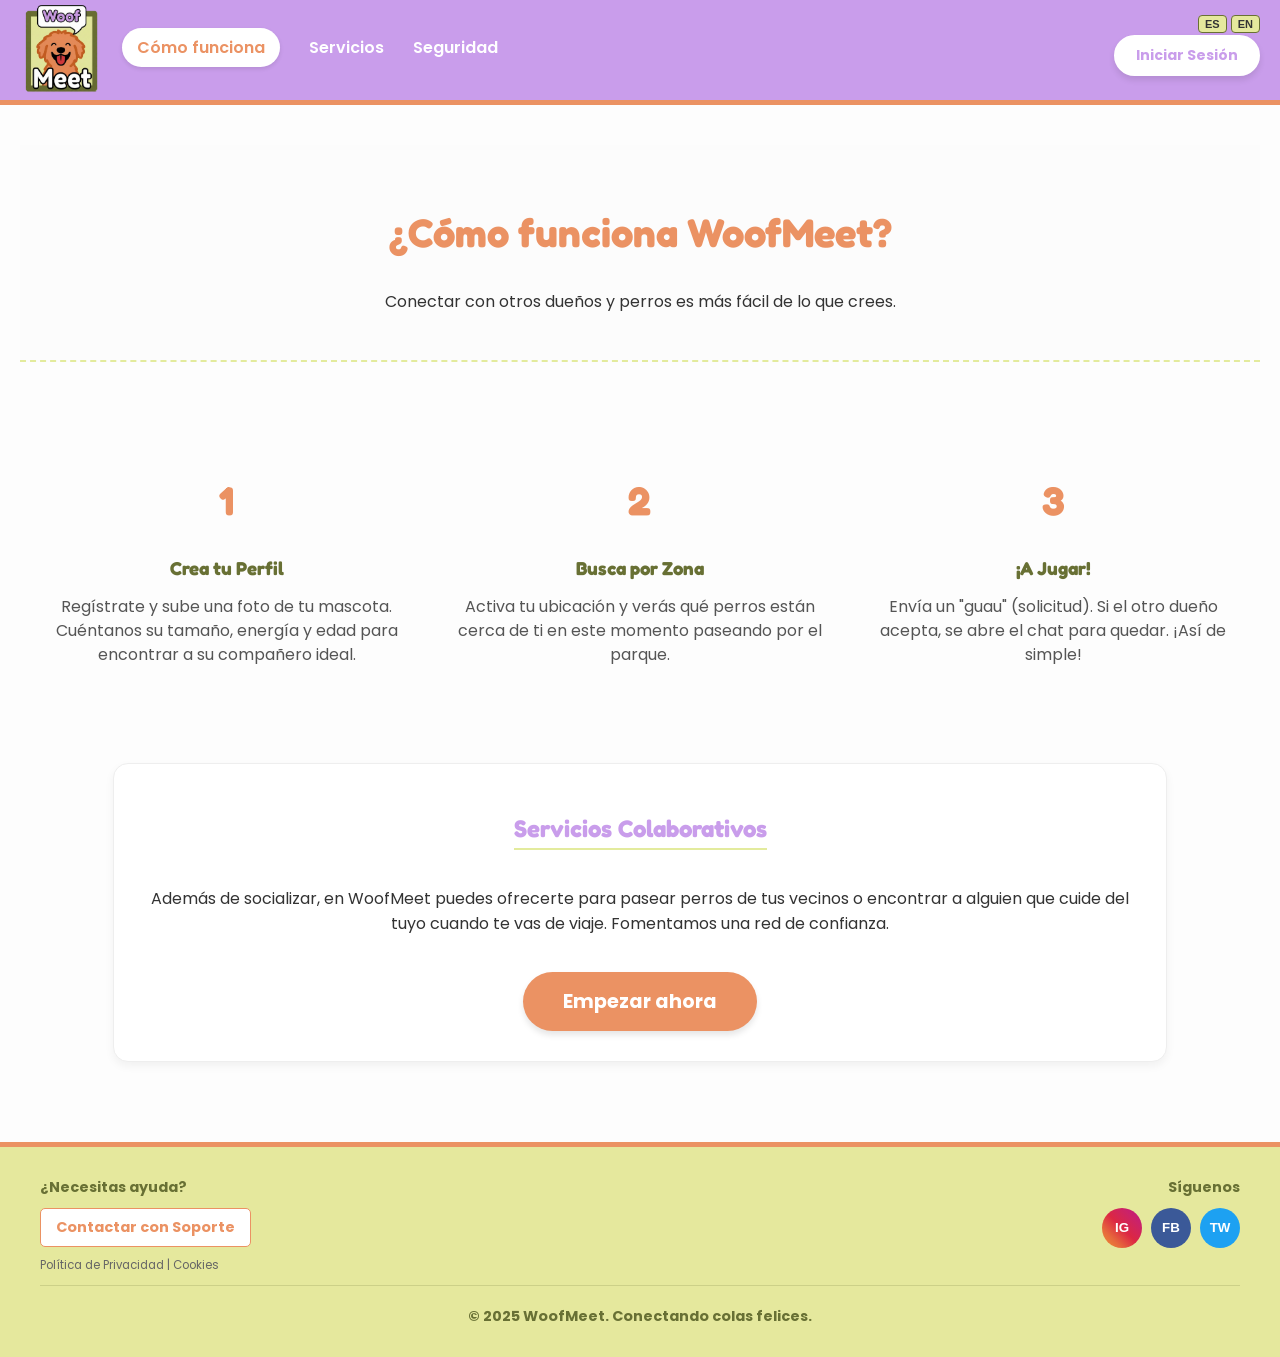
==== como-funciona.html @ 3c6c208f "Primer commit del proyecto" ====
<!DOCTYPE html>
<html lang="es">

<head>
    <meta charset="UTF-8">
    <meta name="viewport" content="width=device-width, initial-scale=1.0">
    <title>WoofMeet - Cómo funciona</title>
    <link rel="stylesheet" href="estilos.css">
    <link href="https://fonts.googleapis.com/css2?family=Fredoka+One&family=Poppins:wght@300;400;600&display=swap"
        rel="stylesheet">
</head>

<body>

    <header class="clearfix">
        <div class="logo">
            <a href="index.html"><img src="img/logo.png" alt="Logo WoofMeet"></a>
        </div>
        <nav>
            <ul>
                <li><a href="como-funciona.html" class="activo">Cómo funciona</a></li>
                <li><a href="servicios.html">Servicios</a></li>
                <li><a href="seguridad.html">Seguridad</a></li>
            </ul>
        </nav>
        <div class="header-right">
            <div class="idiomas">
                <button>ES</button>
                <button>EN</button>
            </div>

            <a href="login.html" class="btn-login-header">Iniciar Sesión</a>
        </div>
    </header>

    <main>
        <section class="page-header">
            <h1>¿Cómo funciona WoofMeet?</h1>
            <p>Conectar con otros dueños y perros es más fácil de lo que crees.</p>
        </section>

        <section class="info-seccion clearfix">
            <div class="columna">
                <h2 style="font-size: 40px; color:#EB9263;">1</h2>
                <h3>Crea tu Perfil</h3>
                <p>Regístrate y sube una foto de tu mascota. Cuéntanos su tamaño, energía y edad para encontrar a su
                    compañero ideal.</p>
            </div>
            <div class="columna">
                <h2 style="font-size: 40px; color:#EB9263;">2</h2>
                <h3>Busca por Zona</h3>
                <p>Activa tu ubicación y verás qué perros están cerca de ti en este momento paseando por el parque.</p>
            </div>
            <div class="columna">
                <h2 style="font-size: 40px; color:#EB9263;">3</h2>
                <h3>¡A Jugar!</h3>
                <p>Envía un "guau" (solicitud). Si el otro dueño acepta, se abre el chat para quedar. ¡Así de simple!
                </p>
            </div>
        </section>

        <div class="contenido-texto" style="text-align: center; margin-top: 20px;">
            <h2>Servicios Colaborativos</h2>
            <p>Además de socializar, en WoofMeet puedes ofrecerte para pasear perros de tus vecinos o encontrar a
                alguien que cuide del tuyo cuando te vas de viaje. Fomentamos una red de confianza.</p>
            <a href="index.html" class="btn-grande">Empezar ahora</a>
        </div>
    </main>

    <footer class="clearfix">
        
        <div class="footer-left">
            <h4>¿Necesitas ayuda?</h4>
            <a href="contacto.html" class="enlace-contacto">Contactar con Soporte</a>
            <p class="legales">Política de Privacidad | Cookies</p>
        </div>

        <div class="footer-right">
            <h4>Síguenos</h4>
            <div class="social-icons">
                <button class="social-btn instagram">IG</button>
                <button class="social-btn facebook">FB</button>
                <button class="social-btn twitter">TW</button>
            </div>
        </div>
        
        <div class="copyright">
            &copy; 2025 WoofMeet. Conectando colas felices.
        </div>
    </footer>
</body>

</html>
---- estilos.css ----
/* =========================================
   1. ESTILOS GENERALES Y RESET
   ========================================= */
body {
    margin: 0;
    padding: 0;
    font-family: 'Poppins', sans-serif;
    background-color: #fdfdfd;
    color: #333;
    box-sizing: border-box;
}

h1, h2, h3 {
    font-family: 'Fredoka One', cursive;
}

/* CLASE AUXILIAR "CLEARFIX" */
.clearfix::after {
    content: "";
    display: table;
    clear: both;
}

/* =========================================
   2. HEADER / ENCABEZADO
   ========================================= */
header {
    background-color: #c99deb;
    padding: 0 20px;
    border-bottom: 5px solid #eb9263;
    height: auto;
}

/* Logo */
.logo {
    float: left;
    width: auto;
    height: 90px;
    background-color: transparent;
    border: none;
    margin-right: 20px;
    margin-top: 5px;
    margin-bottom: 5px;
}

.logo img {
    width: auto;
    height: 100%;
    object-fit: contain;
}

/* Menú de navegación */
nav {
    float: left;
    margin-top: 35px;
}

nav ul {
    margin: 0;
    padding: 0;
    list-style: none;
}

nav li {
    display: inline-block;
    margin-right: 25px;
}

nav li a {
    text-decoration: none;
    font-size: 16px;
    font-weight: 600;
    color: #fff;
    transition: color 0.3s;
}

nav li a:hover {
    color: #687034; /* Verde oscuro al pasar el ratón */
    text-decoration: underline;
}

nav li a.activo {
    color: #EB9263; /* Color diferente para la página activa */
    background-color: #ffffff;
    padding: 8px 15px;
    border-radius: 20px;
    box-shadow: 0 2px 4px rgba(0, 0, 0, 0.1);
}

/* Zona derecha del Header */
.header-right {
    float: right;
    text-align: right;
    width: 320px;
    height: 90px;
    position: relative;
}

.idiomas {
    position: absolute;
    top: 10px;
    right: 0;
}

.idiomas button {
    background-color: #e5e89d;
    border: 1px solid #687034;
    color: #333;
    padding: 2px 6px;
    cursor: pointer;
    font-size: 11px;
    border-radius: 4px;
    font-weight: bold;
}

/* =========================================
   3. ESTILOS DE BOTONES (UNIFICADOS)
   ========================================= */

/* Estilos comunes para TODOS los botones grandes/redondos */
.btn-login-header,
.btn-header-verde,
.btn-grande {
    display: inline-block;
    font-weight: bold;
    text-decoration: none;
    border-radius: 50px;      /* Bordes muy redondeados */
    cursor: pointer;
    box-shadow: 0 4px 6px rgba(0, 0, 0, 0.1);
    transition: all 0.3s;     /* Animación suave */
    text-align: center;
}

/* VARIANTE 1: Botón del Header (Login) */
.btn-login-header {
    background-color: #ffffff;
    color: #C99DEB;
    border: 2px solid #ffffff;
    padding: 8px 20px;
    font-size: 14px;
    margin-top: 35px;
}

.btn-login-header:hover {
    background-color: #EB9263;
    border-color: #EB9263;
    color: white;
}

/* VARIANTE 2: Botón del Header (Verde - Registro/Perfil) */
.btn-header-verde {
    background-color: #ffffff;
    color: #687034;
    border: 2px solid #687034;
    padding: 8px 20px;
    font-size: 14px;
    margin-top: 35px;
}

.btn-header-verde:hover {
    background-color: #687034;
    color: white;
}

/* VARIANTE 3: Botón Grande (CTA Principal) */
.btn-grande {
    background-color: #EB9263;
    color: white;
    font-size: 1.2em;
    padding: 15px 40px;
    border: none;
    margin-top: 20px;
}

.btn-grande:hover {
    background-color: #C99DEB;
    transform: scale(1.05); /* Efecto crecer */
}

/* Botones pequeños de formularios */
.login-form button {
    background-color: #eb9263;
    color: white;
    border: none;
    padding: 6px 12px;
    border-radius: 4px; /* Menos redondeado */
    cursor: pointer;
    font-weight: bold;
    margin-left: 5px;
    transition: background-color 0.3s;
}

.login-form button:hover {
    background-color: #687034;
}

/* =========================================
   4. ESTILOS DE CONTENIDO Y PÁGINAS
   ========================================= */

main {
    padding: 40px 20px;
    text-align: center;
}

/* Hero Sección */
.hero h1 {
    color: #C99DEB;
    font-size: 3.5em;
    margin: 0;
    text-shadow: 2px 2px 0px #fff;
}

.hero h2 {
    color: #666;
    font-weight: 300;
    margin-top: 5px;
    margin-bottom: 30px;
}

/* Imagen Central */
.imagen-central {
    margin: 40px auto;
    width: 90%;
    max-width: 900px;
    height: auto;
}

.imagen-central img {
    width: 100%;
    height: auto;
    border-radius: 20px;
    box-shadow: 0 10px 20px rgba(104, 112, 52, 0.2);
}

/* Columnas */
.info-seccion {
    margin-top: 60px;
    margin-bottom: 60px;
    text-align: left;
}

.columna {
    float: left;
    width: 33.33%;
    padding: 20px;
    box-sizing: border-box;
    text-align: center;
}

.columna h3 {
    color: #687034;
    margin-bottom: 10px;
}

.columna p {
    color: #555;
    line-height: 1.5;
}

/* Opiniones */
.opiniones {
    background-color: #f6f5ff;
    padding: 40px;
    border-radius: 20px;
    margin: 0 auto;
    width: 80%;
    border: 1px solid #e0e0e0;
}

.opiniones h3 {
    color: #C99DEB;
    margin-top: 0;
}

.contenedor-opiniones {
    text-align: center;
}

.opinion {
    display: inline-block;
    width: 250px;
    background-color: white;
    padding: 20px;
    border-radius: 10px;
    margin: 10px;
    box-shadow: 0 2px 5px rgba(0, 0, 0, 0.05);
    vertical-align: top;
    text-align: left;
}

.opinion span {
    display: block;
    margin-top: 10px;
    color: #999;
    font-style: italic;
    font-size: 0.9em;
    text-align: right;
}

/* Encabezados páginas internas */
.page-header {
    background-color: #fcfcfc;
    padding: 30px 20px;
    text-align: center;
    border-bottom: 2px dashed #e3eb9d;
    margin-bottom: 40px;
}

.page-header h1 {
    color: #EB9263;
    font-size: 2.5em;
}

.contenido-texto {
    width: 80%;
    margin: 0 auto;
    background: #fff;
    padding: 30px;
    border-radius: 15px;
    box-shadow: 0 4px 10px rgba(0, 0, 0, 0.05);
    border: 1px solid #eee;
}

.contenido-texto h2 {
    color: #C99DEB;
    border-bottom: 2px solid #e3eb9d;
    display: inline-block;
    padding-bottom: 5px;
}

/* Formularios */
.formulario-contacto {
    max-width: 600px;
    margin: 0 auto;
    text-align: left;
}

.campo-form {
    margin-bottom: 20px;
}

.campo-form label {
    display: block;
    font-weight: bold;
    color: #687034;
    margin-bottom: 8px;
}

.campo-form input,
.campo-form textarea {
    width: 100%;
    padding: 12px;
    border: 2px solid #C99DEB;
    border-radius: 8px;
    font-family: 'Poppins', sans-serif;
    box-sizing: border-box;
    resize: vertical;
}

.campo-form input:focus,
.campo-form textarea:focus {
    outline: none;
    border-color: #EB9263;
    background-color: #fffdf9;
}

/* Perfil */
.perfil-switcher {
    background-color: #fcfcfc;
    border-bottom: 1px solid #ddd;
    padding: 20px;
    text-align: center;
}

.switcher-container { display: inline-block; }

.switcher-label {
    float: left;
    margin-right: 20px;
    margin-top: 15px;
    font-weight: bold;
    color: #666;
}

.perfil-avatar {
    float: left;
    margin-right: 20px;
    cursor: pointer;
    text-align: center;
    opacity: 0.6;
    transition: opacity 0.3s;
}

.perfil-avatar:hover { opacity: 1; }

.activo-avatar {
    opacity: 1;
    font-weight: bold;
    color: #EB9263;
}

.circulo-avatar {
    width: 50px;
    height: 50px;
    border-radius: 50%;
    background-color: #eee;
    line-height: 50px;
    font-size: 24px;
    margin: 0 auto 5px auto;
    border: 2px solid transparent;
}

.humano { background-color: #C99DEB; color: white; }
.perro { background-color: #e3eb9d; color: #687034; }
.mas { background-color: white; border: 2px dashed #ccc; color: #ccc; }

.activo-avatar .circulo-avatar {
    border-color: #EB9263;
    transform: scale(1.1);
}

/* =========================================
   5. FOOTER
   ========================================= */
footer {
    clear: both;
    background-color: #e5e89d;
    padding: 30px 40px;
    border-top: 5px solid #eb9263;
    margin-top: 40px;
    font-size: 0.9em;
}

footer h4 {
    margin: 0 0 10px 0;
    color: #687034;
}

.footer-left {
    float: left;
    text-align: left;
    width: 45%;
}

.enlace-contacto {
    display: inline-block;
    background-color: #fff;
    color: #eb9263;
    padding: 8px 15px;
    border-radius: 5px;
    text-decoration: none;
    font-weight: bold;
    border: 1px solid #eb9263;
    transition: all 0.3s;
}

.enlace-contacto:hover {
    background-color: #eb9263;
    color: white;
}

.legales {
    font-size: 0.8em;
    color: #666;
    margin-top: 10px;
}

.footer-right {
    float: right;
    text-align: right;
    width: 45%;
}

.social-btn {
    width: 40px;
    height: 40px;
    border-radius: 50%;
    border: none;
    color: white;
    font-weight: bold;
    cursor: pointer;
    margin-left: 5px;
    transition: transform 0.2s;
}

.social-btn:hover {
    transform: scale(1.1);
}

.instagram { background: linear-gradient(45deg, #f09433, #e6683c, #dc2743, #cc2366, #bc1888); }
.facebook { background-color: #3b5998; }
.twitter { background-color: #1da1f2; }

.copyright {
    clear: both;
    padding-top: 20px;
    margin-top: 20px;
    border-top: 1px solid rgba(104, 112, 52, 0.2);
    text-align: center;
    color: #687034;
    font-weight: bold;
}

/* =========================================
   6. RESPONSIVE (Móvil) DESDE 768px
   ========================================= */
@media (max-width: 768px) {
    /* Las columnas dejan de flotar y ocupan el 100% */
    .columna {
        float: none;
        width: 100%;
        margin-bottom: 20px;
    }

    /* El header se apila */
    .logo,
    nav,
    .header-right {
        float: none;
        width: 100%;
        text-align: center;
        margin: 10px 0;
        height: auto; /* Altura automática en móvil */
    }

    nav li {
        display: block; /* Menú vertical en móvil */
        margin: 10px 0;
    }

    /* Footer apilado */
    .footer-left,
    .footer-right {
        float: none;
        width: 100%;
        text-align: center;
        margin-bottom: 20px;
    }

    /* Botones ajustados */
    .btn-login-header,
    .btn-header-verde {
        margin-top: 10px; /* Menos margen en móvil */
    }
    
    .idiomas {
        position: relative; /* Ya no absoluto en móvil */
        top: 0;
        margin-bottom: 10px;
    }
}
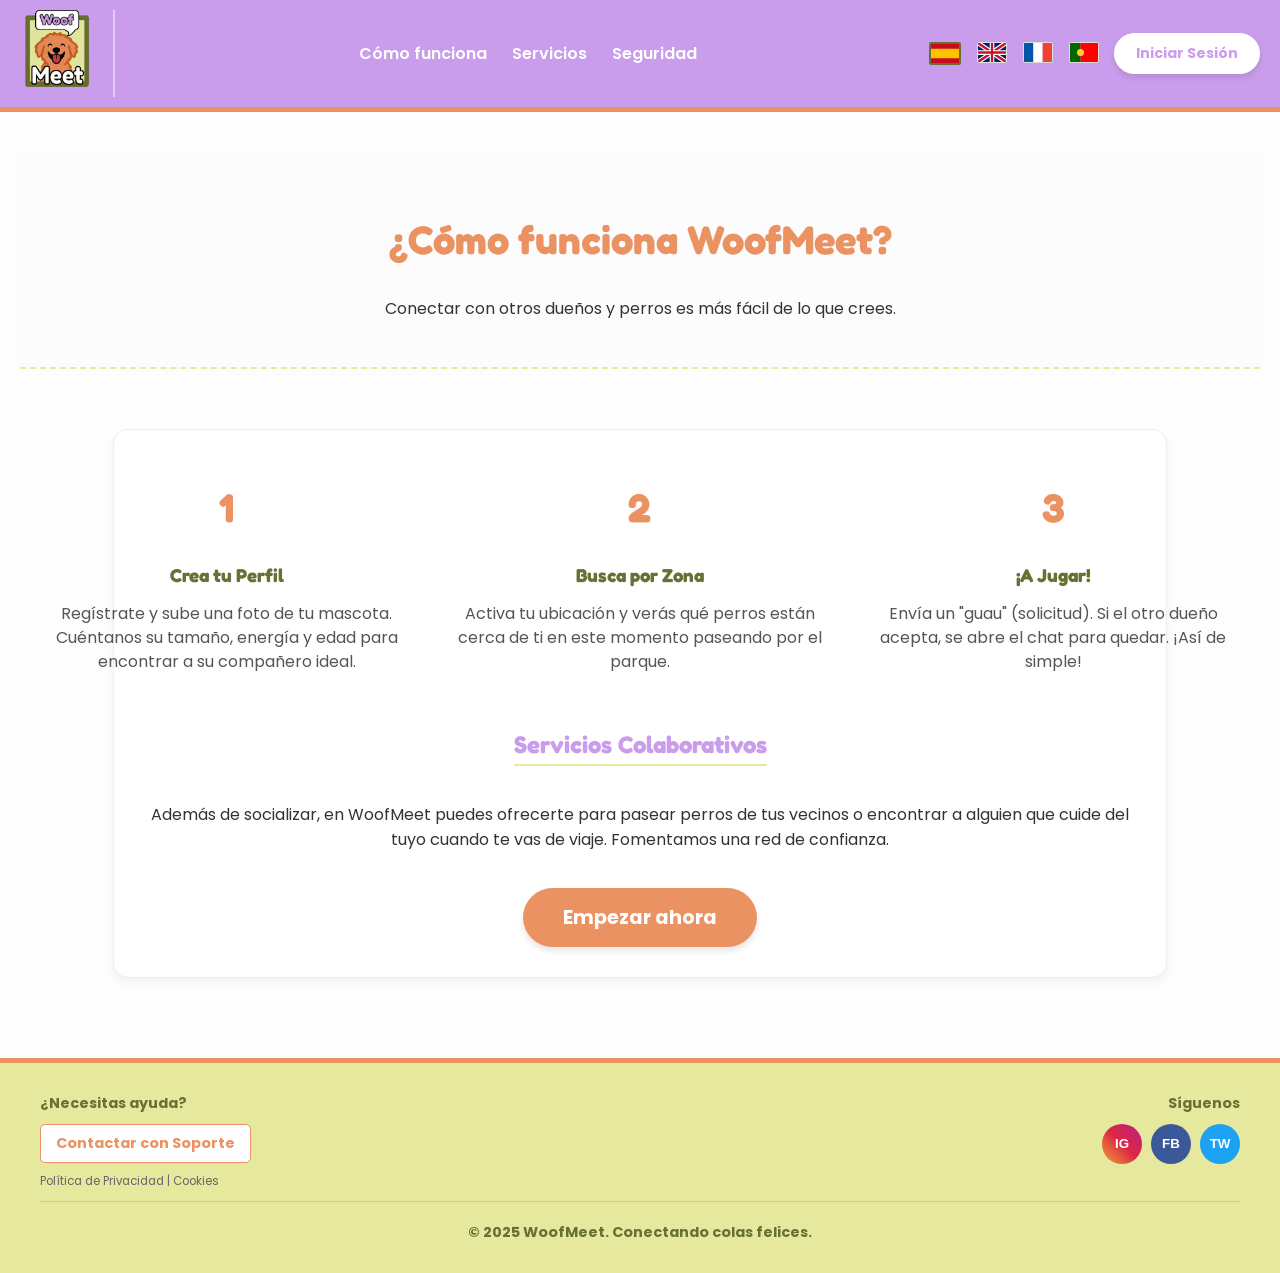
==== commit 04073041: "header actualizado" ====
--- a/como-funciona.html
+++ b/como-funciona.html
@@ -12,24 +12,37 @@
 
 <body>
 
-    <header class="clearfix">
-        <div class="logo">
-            <a href="index.html"><img src="img/logo.png" alt="Logo WoofMeet"></a>
+    <header class="cabecera-principal">
+        <div class="contenedor-logo">
+            <a href="index.html" aria-label="Volver al inicio de WoofMeet">
+                <img src="img/logo.png" alt="Logotipo de WoofMeet: silueta de perro y texto">
+            </a>
         </div>
-        <nav>
-            <ul>
-                <li><a href="como-funciona.html" class="activo">Cómo funciona</a></li>
-                <li><a href="servicios.html">Servicios</a></li>
-                <li><a href="seguridad.html">Seguridad</a></li>
+
+        <nav class="menu-navegacion">
+            <ul role="menubar">
+                <li><a href="como-funciona.html" role="menuitem">Cómo funciona</a></li>
+                <li><a href="servicios.html" role="menuitem">Servicios</a></li>
+                <li><a href="seguridad.html" role="menuitem">Seguridad</a></li>
             </ul>
         </nav>
-        <div class="header-right">
-            <div class="idiomas">
-                <button>ES</button>
-                <button>EN</button>
+
+        <div class="zona-derecha">
+            <div class="contenedor-idiomas" role="group" aria-label="Seleccionar idioma">
+                <a href="#" class="enlace-idioma activo" aria-label="Cambiar idioma a Español" title="Español">
+                    <img src="./img/banderas/es.svg" alt="Bandera de España" class="icono-bandera">
+                </a>
+                <a href="#" class="enlace-idioma" aria-label="Cambiar idioma a Inglés" title="Inglés">
+                    <img src="./img/banderas/en.svg" alt="Bandera de Reino Unido" class="icono-bandera">
+                </a>
+                <a href="#" class="enlace-idioma" aria-label="Cambiar idioma a Francés" title="Francés">
+                    <img src="./img/banderas/fr.svg" alt="Bandera de Francia" class="icono-bandera">
+                </a>
+                <a href="#" class="enlace-idioma" aria-label="Cambiar idioma a Portugués" title="Portugués">
+                    <img src="./img/banderas/pt.svg" alt="Bandera de Portugal" class="icono-bandera">
+                </a>
             </div>
-
-            <a href="login.html" class="btn-login-header">Iniciar Sesión</a>
+            <a href="login.html" class="boton-acceso" aria-label="Acceder al área de usuario">Iniciar Sesión</a>
         </div>
     </header>
 
--- a/estilos.css
+++ b/estilos.css
@@ -14,103 +14,128 @@
     font-family: 'Fredoka One', cursive;
 }
 
-/* CLASE AUXILIAR "CLEARFIX" */
-.clearfix::after {
-    content: "";
-    display: table;
-    clear: both;
-}
-
 /* =========================================
    2. HEADER / ENCABEZADO
    ========================================= */
-header {
+/* =========================================
+   2. CABECERA (ESTRUCTURA FLEXBOX + TU DISEÑO)
+   ========================================= */
+.cabecera-principal {
     background-color: #c99deb;
-    padding: 0 20px;
+    padding: 10px 20px;
     border-bottom: 5px solid #eb9263;
-    height: auto;
+    display: flex;
+    justify-content: space-between;
+    align-items: center;
+    flex-wrap: wrap;
+}
+
+/* Espacio entre el logo y el menú */
+.contenedor-logo {
+    display: flex;
+    align-items: center;
+    border-right: 2px solid rgba(255, 255, 255, 0.5); 
+    padding-right: 20px;
+    margin-right: 20px;  
 }
 
 /* Logo */
-.logo {
-    float: left;
+.contenedor-logo img {
+    height: 80px;
     width: auto;
-    height: 90px;
-    background-color: transparent;
-    border: none;
-    margin-right: 20px;
-    margin-top: 5px;
-    margin-bottom: 5px;
-}
-
-.logo img {
-    width: auto;
-    height: 100%;
     object-fit: contain;
 }
 
 /* Menú de navegación */
-nav {
-    float: left;
-    margin-top: 35px;
-}
-
-nav ul {
+.menu-navegacion ul {
     margin: 0;
     padding: 0;
     list-style: none;
-}
-
-nav li {
-    display: inline-block;
-    margin-right: 25px;
-}
-
-nav li a {
+    display: flex;
+    gap: 25px;
+}
+
+.menu-navegacion a {
     text-decoration: none;
     font-size: 16px;
     font-weight: 600;
     color: #fff;
-    transition: color 0.3s;
-}
-
-nav li a:hover {
-    color: #687034; /* Verde oscuro al pasar el ratón */
+    transition: all 0.3s;
+}
+
+.menu-navegacion a:hover {
+    color: #687034;
     text-decoration: underline;
 }
 
-nav li a.activo {
-    color: #EB9263; /* Color diferente para la página activa */
+.menu-navegacion a.activo {
+    color: #EB9263;
     background-color: #ffffff;
     padding: 8px 15px;
     border-radius: 20px;
     box-shadow: 0 2px 4px rgba(0, 0, 0, 0.1);
 }
 
-/* Zona derecha del Header */
-.header-right {
-    float: right;
-    text-align: right;
-    width: 320px;
-    height: 90px;
-    position: relative;
-}
-
-.idiomas {
-    position: absolute;
-    top: 10px;
-    right: 0;
-}
-
-.idiomas button {
-    background-color: #e5e89d;
-    border: 1px solid #687034;
-    color: #333;
-    padding: 2px 6px;
+/* Zona derecha: Banderas + Botón login*/
+.zona-derecha {
+    display: flex;
+    flex-direction: row;
+    align-items: center;
+    gap: 15px;
+}
+
+/* Idiomas */
+.contenedor-idiomas {
+    display: flex;
+    gap: 8px;
+}
+
+.enlace-idioma {
+    display: inline-block;
+    margin-left: 8px;
+    vertical-align: middle;
+    text-decoration: none;
+}
+
+.icono-bandera {
+    width: 28px;
+    height: auto;
+    border-radius: 2px;
+    border: 1px solid #ddd;
+    display: block;
+    transition: transform 0.2s ease;
+}
+
+/* Efectos visuales con pseudoclases */
+.enlace-idioma:hover .icono-bandera {
+    transform: scale(1.15);
+    border-color: #eb9263;
+}
+
+.enlace-idioma.activo .icono-bandera {
+    border: 2px solid #687034;
+}
+
+/* Botones de Acceso (Login) */
+.boton-acceso {
+    display: inline-block;
+    background-color: #ffffff;
+    color: #C99DEB;
+    border: 2px solid #ffffff;
+    padding: 8px 20px;
+    font-size: 14px;
+    font-weight: bold;
+    text-decoration: none;
+    border-radius: 50px;
     cursor: pointer;
-    font-size: 11px;
-    border-radius: 4px;
-    font-weight: bold;
+    box-shadow: 0 4px 6px rgba(0, 0, 0, 0.1);
+    transition: all 0.3s;
+}
+
+.boton-acceso:hover {
+    background-color: #EB9263;
+    border-color: #EB9263;
+    color: white;
 }
 
 /* =========================================
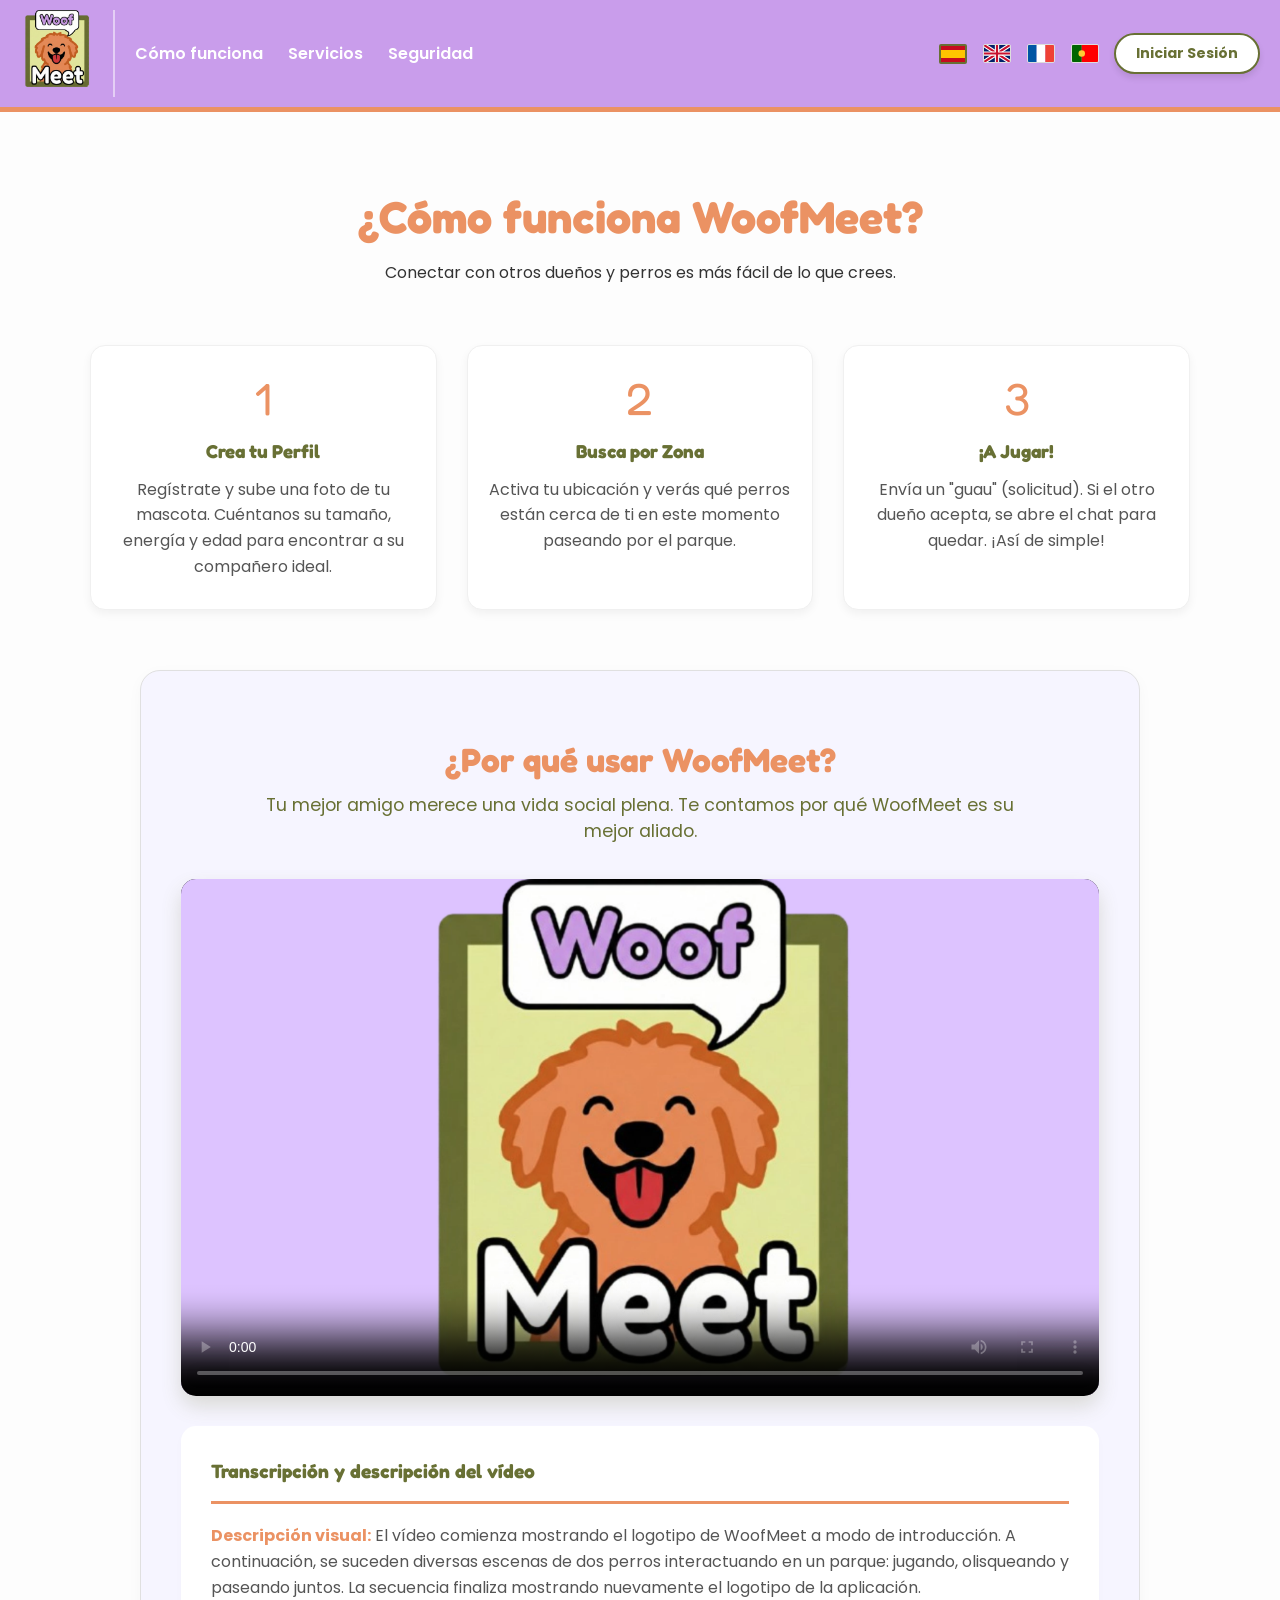
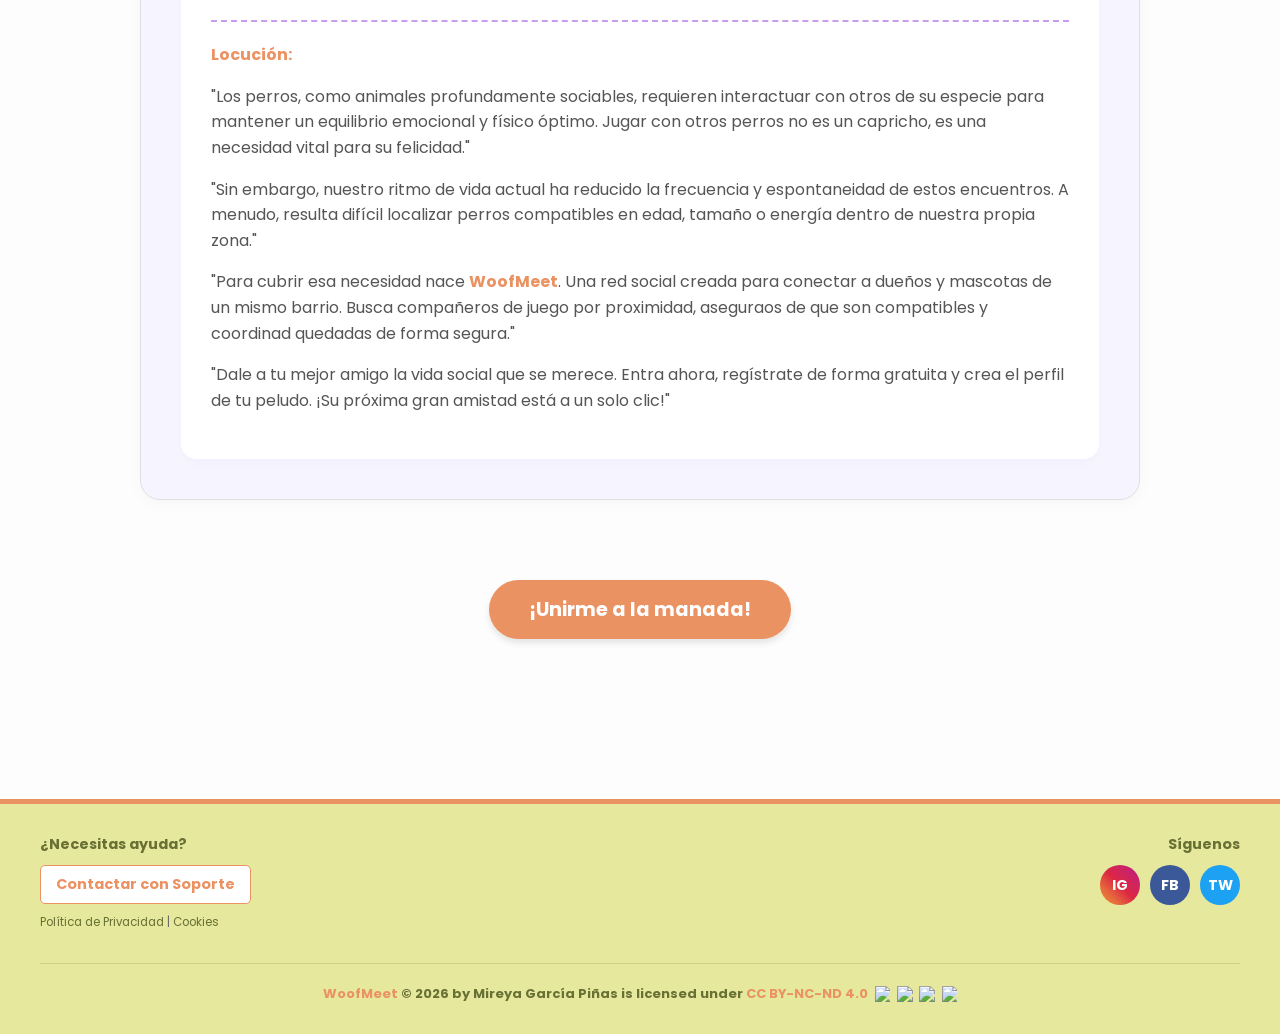
==== commit 1f416113: "Añadido vídeo optimizado, etiquetas accesibilidad, flex y grid" ====
--- a/como-funciona.html
+++ b/como-funciona.html
@@ -6,30 +6,37 @@
     <meta name="viewport" content="width=device-width, initial-scale=1.0">
     <title>WoofMeet - Cómo funciona</title>
     <link rel="stylesheet" href="estilos.css">
-    <link href="https://fonts.googleapis.com/css2?family=Fredoka+One&family=Poppins:wght@300;400;600&display=swap"
-        rel="stylesheet">
+    <link href="https://fonts.googleapis.com/css2?family=Fredoka+One&family=Poppins:wght@300;400;600&display=swap"rel="stylesheet">
 </head>
 
 <body>
 
     <header class="cabecera-principal">
-        <div class="contenedor-logo">
-            <a href="index.html" aria-label="Volver al inicio de WoofMeet">
-                <img src="img/logo.png" alt="Logotipo de WoofMeet: silueta de perro y texto">
-            </a>
-        </div>
+    <div class="contenedor-logo">
+        <a href="index.html" aria-label="Volver a la página de inicio de WoofMeet">
+            <img src="img/logo.png" alt="Logotipo de WoofMeet">
+        </a>
+    </div>
 
-        <nav class="menu-navegacion">
+    <input type="checkbox" id="menu-toggle" class="checkbox-oculto" aria-label="Abrir o cerrar menú de navegación móvil">
+    <label for="menu-toggle" class="icono-hamburguesa" aria-hidden="true">
+        <span></span>
+        <span></span>
+        <span></span>
+    </label>
+
+    <div class="contenedor-menu-derecha">
+        <nav class="menu-navegacion" aria-label="Navegación principal">
             <ul role="menubar">
-                <li><a href="como-funciona.html" role="menuitem">Cómo funciona</a></li>
-                <li><a href="servicios.html" role="menuitem">Servicios</a></li>
-                <li><a href="seguridad.html" role="menuitem">Seguridad</a></li>
+                <li role="none"><a href="como-funciona.html" role="menuitem">Cómo funciona</a></li>
+                <li role="none"><a href="servicios.html" role="menuitem">Servicios</a></li>
+                <li role="none"><a href="seguridad.html" role="menuitem">Seguridad</a></li>
             </ul>
         </nav>
 
         <div class="zona-derecha">
-            <div class="contenedor-idiomas" role="group" aria-label="Seleccionar idioma">
-                <a href="#" class="enlace-idioma activo" aria-label="Cambiar idioma a Español" title="Español">
+            <div class="contenedor-idiomas" role="group" aria-label="Selector de idiomas">
+                <a href="#" class="enlace-idioma activo" aria-label="Idioma actual: Español" title="Español">
                     <img src="./img/banderas/es.svg" alt="Bandera de España" class="icono-bandera">
                 </a>
                 <a href="#" class="enlace-idioma" aria-label="Cambiar idioma a Inglés" title="Inglés">
@@ -42,65 +49,104 @@
                     <img src="./img/banderas/pt.svg" alt="Bandera de Portugal" class="icono-bandera">
                 </a>
             </div>
-            <a href="login.html" class="boton-acceso" aria-label="Acceder al área de usuario">Iniciar Sesión</a>
+            <a href="login.html" class="btn-header-verde" aria-label="Acceder al formulario de inicio de sesión">Iniciar Sesión</a>
         </div>
-    </header>
+    </div>
+</header>
 
-    <main>
-        <section class="page-header">
-            <h1>¿Cómo funciona WoofMeet?</h1>
-            <p>Conectar con otros dueños y perros es más fácil de lo que crees.</p>
-        </section>
+    <main id="contenido-principal" aria-label="Instrucciones de uso de WoofMeet">
+    
+    <section class="page-header" aria-labelledby="titulo-como-funciona">
+        <h1 class="encabezado-seccion">¿Cómo funciona WoofMeet?</h1>
+        <p>Conectar con otros dueños y perros es más fácil de lo que crees.</p>
+    </section>
 
-        <section class="info-seccion clearfix">
-            <div class="columna">
-                <h2 style="font-size: 40px; color:#EB9263;">1</h2>
-                <h3>Crea tu Perfil</h3>
-                <p>Regístrate y sube una foto de tu mascota. Cuéntanos su tamaño, energía y edad para encontrar a su
-                    compañero ideal.</p>
+    <section class="info-seccion" aria-label="Tres pasos para empezar">
+        
+        <article class="columna" aria-labelledby="paso-1">
+            <span class="numero-paso" aria-hidden="true">1</span>
+            <h3 id="paso-1">Crea tu Perfil</h3>
+            <p>Regístrate y sube una foto de tu mascota. Cuéntanos su tamaño, energía y edad para encontrar a su compañero ideal.</p>
+        </article>
+        
+        <article class="columna" aria-labelledby="paso-2">
+            <span class="numero-paso" aria-hidden="true">2</span>
+            <h3 id="paso-2">Busca por Zona</h3>
+            <p>Activa tu ubicación y verás qué perros están cerca de ti en este momento paseando por el parque.</p>
+        </article>
+        
+        <article class="columna" aria-labelledby="paso-3">
+            <span class="numero-paso" aria-hidden="true">3</span>
+            <h3 id="paso-3">¡A Jugar!</h3>
+            <p>Envía un "guau" (solicitud). Si el otro dueño acepta, se abre el chat para quedar. ¡Así de simple!</p>
+        </article>
+
+    </section>
+
+<!-- Sección del Vídeo: Por qué usar WoofMeet -->
+        <section class="contenedor-tutorial" aria-labelledby="titulo-video">
+            <div class="encabezado-seccion">
+                <h2 id="titulo-video">¿Por qué usar WoofMeet?</h2>
+                <p>Tu mejor amigo merece una vida social plena. Te contamos por qué WoofMeet es su mejor aliado.</p>
             </div>
-            <div class="columna">
-                <h2 style="font-size: 40px; color:#EB9263;">2</h2>
-                <h3>Busca por Zona</h3>
-                <p>Activa tu ubicación y verás qué perros están cerca de ti en este momento paseando por el parque.</p>
+            
+            <div class="video-wrapper">
+                <video controls poster="img/portada-video.png" aria-describedby="transcripcion-texto">
+                    <source src="videos/informacion-woofmeet.mp4" type="video/mp4">
+                    Tu navegador no soporta la reproducción de vídeos.
+                </video>
             </div>
-            <div class="columna">
-                <h2 style="font-size: 40px; color:#EB9263;">3</h2>
-                <h3>¡A Jugar!</h3>
-                <p>Envía un "guau" (solicitud). Si el otro dueño acepta, se abre el chat para quedar. ¡Así de simple!
-                </p>
+
+            <div id="transcripcion-texto" class="transcripcion-box">
+                <h3>Transcripción y descripción del vídeo</h3>
+                <p><strong>Descripción visual:</strong> El vídeo comienza mostrando el logotipo de WoofMeet a modo de introducción. A continuación, se suceden diversas escenas de dos perros interactuando en un parque: jugando, olisqueando y paseando juntos. La secuencia finaliza mostrando nuevamente el logotipo de la aplicación.</p>
+                
+                <hr class="separador-transcripcion">
+
+                <p><strong>Locución:</strong></p>
+                <p>"Los perros, como animales profundamente sociables, requieren interactuar con otros de su especie para mantener un equilibrio emocional y físico óptimo. Jugar con otros perros no es un capricho, es una necesidad vital para su felicidad."</p>
+                <p>"Sin embargo, nuestro ritmo de vida actual ha reducido la frecuencia y espontaneidad de estos encuentros. A menudo, resulta difícil localizar perros compatibles en edad, tamaño o energía dentro de nuestra propia zona."</p>
+                <p>"Para cubrir esa necesidad nace <strong>WoofMeet</strong>. Una red social creada para conectar a dueños y mascotas de un mismo barrio. Busca compañeros de juego por proximidad, aseguraos de que son compatibles y coordinad quedadas de forma segura."</p>
+                <p>"Dale a tu mejor amigo la vida social que se merece. Entra ahora, regístrate de forma gratuita y crea el perfil de tu peludo. ¡Su próxima gran amistad está a un solo clic!"</p>
             </div>
         </section>
 
-        <div class="contenido-texto" style="text-align: center; margin-top: 20px;">
-            <h2>Servicios Colaborativos</h2>
-            <p>Además de socializar, en WoofMeet puedes ofrecerte para pasear perros de tus vecinos o encontrar a
-                alguien que cuide del tuyo cuando te vas de viaje. Fomentamos una red de confianza.</p>
-            <a href="index.html" class="btn-grande">Empezar ahora</a>
-        </div>
-    </main>
+<div class="cta-final-limpio">
+    <a href="registro.html" class="btn-grande">¡Unirme a la manada!</a>
+</div>
 
-    <footer class="clearfix">
-        
+</main>
+
+    <footer class="footer-principal" aria-label="Pie de página">
+    <div class="footer-contenido">
         <div class="footer-left">
             <h4>¿Necesitas ayuda?</h4>
-            <a href="contacto.html" class="enlace-contacto">Contactar con Soporte</a>
-            <p class="legales">Política de Privacidad | Cookies</p>
+            <a href="contacto.html" class="enlace-contacto" aria-label="Contactar con el equipo de soporte">Contactar con Soporte</a>
+            <p class="legales">
+                <a href="privacidad.html" aria-label="Leer Política de Privacidad">Política de Privacidad</a> | 
+                <a href="cookies.html" aria-label="Leer Política de Cookies">Cookies</a>
+            </p>
         </div>
 
         <div class="footer-right">
             <h4>Síguenos</h4>
-            <div class="social-icons">
-                <button class="social-btn instagram">IG</button>
-                <button class="social-btn facebook">FB</button>
-                <button class="social-btn twitter">TW</button>
+            <div class="social-icons" aria-label="Redes sociales de WoofMeet">
+                <a href="#" class="social-btn instagram" aria-label="Visitar nuestro perfil de Instagram">IG</a>
+                <a href="#" class="social-btn facebook" aria-label="Visitar nuestra página de Facebook">FB</a>
+                <a href="#" class="social-btn twitter" aria-label="Visitar nuestro perfil de Twitter">TW</a>
             </div>
         </div>
-        
-        <div class="copyright">
-            &copy; 2025 WoofMeet. Conectando colas felices.
-        </div>
-    </footer>
+    </div>
+    
+    <div class="copyright">
+        <a href="https://woofmeet.wuaze.com/" target="_blank" rel="noopener noreferrer">WoofMeet</a> © 2026 by Mireya García Piñas is licensed under
+        <a href="https://creativecommons.org/licenses/by-nc-nd/4.0/" target="_blank" rel="noopener noreferrer">CC BY-NC-ND 4.0</a>
+        <img src="https://mirrors.creativecommons.org/presskit/icons/cc.svg" alt="Creative Commons" class="icono-cc">
+        <img src="https://mirrors.creativecommons.org/presskit/icons/by.svg" alt="Atribución" class="icono-cc">
+        <img src="https://mirrors.creativecommons.org/presskit/icons/nc.svg" alt="No Comercial" class="icono-cc">
+        <img src="https://mirrors.creativecommons.org/presskit/icons/nd.svg" alt="Sin Derivadas" class="icono-cc">
+    </div>
+</footer>
 </body>
 
 </html>
--- a/estilos.css
+++ b/estilos.css
@@ -1,24 +1,29 @@
 /* =========================================
    1. ESTILOS GENERALES Y RESET
    ========================================= */
+/* Esto es VITAL para que los paddings no rompan el responsive */
+*,
+*::before,
+*::after {
+    box-sizing: border-box;
+}
+
 body {
     margin: 0;
     padding: 0;
     font-family: 'Poppins', sans-serif;
     background-color: #fdfdfd;
     color: #333;
-    box-sizing: border-box;
-}
-
-h1, h2, h3 {
+}
+
+h1,
+h2,
+h3 {
     font-family: 'Fredoka One', cursive;
 }
 
 /* =========================================
-   2. HEADER / ENCABEZADO
-   ========================================= */
-/* =========================================
-   2. CABECERA (ESTRUCTURA FLEXBOX + TU DISEÑO)
+   2. CABECERA (ESTRUCTURA Y DISEÑO ESCRITORIO)
    ========================================= */
 .cabecera-principal {
     background-color: #c99deb;
@@ -27,26 +32,38 @@
     display: flex;
     justify-content: space-between;
     align-items: center;
-    flex-wrap: wrap;
+    position: relative;
+    flex-wrap: nowrap;
+}
+
+/* Ocultar elementos de móvil en la vista de PC */
+.checkbox-oculto,
+.icono-hamburguesa {
+    display: none;
 }
 
 /* Espacio entre el logo y el menú */
 .contenedor-logo {
     display: flex;
     align-items: center;
-    border-right: 2px solid rgba(255, 255, 255, 0.5); 
+    border-right: 2px solid rgba(255, 255, 255, 0.5);
     padding-right: 20px;
-    margin-right: 20px;  
-}
-
-/* Logo */
+    margin-right: 20px;
+}
+
 .contenedor-logo img {
     height: 80px;
     width: auto;
     object-fit: contain;
 }
 
-/* Menú de navegación */
+.contenedor-menu-derecha {
+    display: flex;
+    justify-content: space-between;
+    align-items: center;
+    flex-grow: 1;
+}
+
 .menu-navegacion ul {
     margin: 0;
     padding: 0;
@@ -76,7 +93,6 @@
     box-shadow: 0 2px 4px rgba(0, 0, 0, 0.1);
 }
 
-/* Zona derecha: Banderas + Botón login*/
 .zona-derecha {
     display: flex;
     flex-direction: row;
@@ -84,7 +100,6 @@
     gap: 15px;
 }
 
-/* Idiomas */
 .contenedor-idiomas {
     display: flex;
     gap: 8px;
@@ -106,7 +121,6 @@
     transition: transform 0.2s ease;
 }
 
-/* Efectos visuales con pseudoclases */
 .enlace-idioma:hover .icono-bandera {
     transform: scale(1.15);
     border-color: #eb9263;
@@ -116,7 +130,6 @@
     border: 2px solid #687034;
 }
 
-/* Botones de Acceso (Login) */
 .boton-acceso {
     display: inline-block;
     background-color: #ffffff;
@@ -141,29 +154,25 @@
 /* =========================================
    3. ESTILOS DE BOTONES (UNIFICADOS)
    ========================================= */
-
-/* Estilos comunes para TODOS los botones grandes/redondos */
 .btn-login-header,
 .btn-header-verde,
 .btn-grande {
     display: inline-block;
     font-weight: bold;
     text-decoration: none;
-    border-radius: 50px;      /* Bordes muy redondeados */
+    border-radius: 50px;
     cursor: pointer;
     box-shadow: 0 4px 6px rgba(0, 0, 0, 0.1);
-    transition: all 0.3s;     /* Animación suave */
+    transition: all 0.3s;
     text-align: center;
 }
 
-/* VARIANTE 1: Botón del Header (Login) */
 .btn-login-header {
     background-color: #ffffff;
     color: #C99DEB;
     border: 2px solid #ffffff;
     padding: 8px 20px;
     font-size: 14px;
-    margin-top: 35px;
 }
 
 .btn-login-header:hover {
@@ -172,14 +181,12 @@
     color: white;
 }
 
-/* VARIANTE 2: Botón del Header (Verde - Registro/Perfil) */
 .btn-header-verde {
     background-color: #ffffff;
     color: #687034;
     border: 2px solid #687034;
     padding: 8px 20px;
     font-size: 14px;
-    margin-top: 35px;
 }
 
 .btn-header-verde:hover {
@@ -187,7 +194,6 @@
     color: white;
 }
 
-/* VARIANTE 3: Botón Grande (CTA Principal) */
 .btn-grande {
     background-color: #EB9263;
     color: white;
@@ -199,16 +205,15 @@
 
 .btn-grande:hover {
     background-color: #C99DEB;
-    transform: scale(1.05); /* Efecto crecer */
-}
-
-/* Botones pequeños de formularios */
+    transform: scale(1.05);
+}
+
 .login-form button {
     background-color: #eb9263;
     color: white;
     border: none;
     padding: 6px 12px;
-    border-radius: 4px; /* Menos redondeado */
+    border-radius: 4px;
     cursor: pointer;
     font-weight: bold;
     margin-left: 5px;
@@ -220,15 +225,13 @@
 }
 
 /* =========================================
-   4. ESTILOS DE CONTENIDO Y PÁGINAS
+   4. ESTILOS DE CONTENIDO Y PÁGINAS (MAIN)
    ========================================= */
-
 main {
     padding: 40px 20px;
     text-align: center;
 }
 
-/* Hero Sección */
 .hero h1 {
     color: #C99DEB;
     font-size: 3.5em;
@@ -243,7 +246,7 @@
     margin-bottom: 30px;
 }
 
-/* Imagen Central */
+
 .imagen-central {
     margin: 40px auto;
     width: 90%;
@@ -258,118 +261,321 @@
     box-shadow: 0 10px 20px rgba(104, 112, 52, 0.2);
 }
 
-/* Columnas */
 .info-seccion {
-    margin-top: 60px;
-    margin-bottom: 60px;
-    text-align: left;
+    margin: 60px auto;
+    max-width: 1100px;
+    display: grid;
+    grid-template-columns: repeat(auto-fit, minmax(250px, 1fr));
+    gap: 30px;
+}
+
+.icono-paso {
+    font-size: 45px;
+    margin-bottom: 15px;
+    display: block;
+    line-height: 1;
+}
+
+.cta-final-limpio {
+    text-align: center;
+    margin: 40px 0 80px 0;
 }
 
 .columna {
-    float: left;
-    width: 33.33%;
-    padding: 20px;
-    box-sizing: border-box;
+    background-color: #fff;
+    padding: 30px 20px;
+    border-radius: 15px;
+    box-shadow: 0 4px 10px rgba(0, 0, 0, 0.05);
+    /* Le damos estilo de tarjeta */
+    border: 1px solid #f0f0f0;
     text-align: center;
 }
 
 .columna h3 {
     color: #687034;
-    margin-bottom: 10px;
+    margin-bottom: 15px;
 }
 
 .columna p {
     color: #555;
-    line-height: 1.5;
-}
-
-/* Opiniones */
+    line-height: 1.6;
+    margin: 0;
+}
+
+/* Estilo para los números gigantes de los pasos */
+.numero-paso {
+    display: block;
+    font-family: 'Fredoka One', cursive;
+    font-size: 45px;
+    color: #EB9263;
+    margin-bottom: 5px;
+    line-height: 1;
+}
+
+.destacado-final {
+    text-align: center;
+    margin-top: 40px;
+    margin-bottom: 40px;
+}
+
+.destacado-final .btn-grande {
+    display: inline-block;
+    margin-top: 25px;
+}
+
 .opiniones {
     background-color: #f6f5ff;
     padding: 40px;
     border-radius: 20px;
     margin: 0 auto;
     width: 80%;
+    max-width: 1000px;
     border: 1px solid #e0e0e0;
 }
 
 .opiniones h3 {
     color: #C99DEB;
     margin-top: 0;
+    margin-bottom: 30px;
 }
 
 .contenedor-opiniones {
-    text-align: center;
+    display: flex;
+    justify-content: center;
+    gap: 30px;
+    flex-wrap: wrap;
 }
 
 .opinion {
-    display: inline-block;
-    width: 250px;
+    flex: 1;
+    min-width: 250px;
+    max-width: 350px;
     background-color: white;
-    padding: 20px;
+    padding: 25px;
     border-radius: 10px;
-    margin: 10px;
-    box-shadow: 0 2px 5px rgba(0, 0, 0, 0.05);
-    vertical-align: top;
+    box-shadow: 0 4px 8px rgba(0, 0, 0, 0.05);
     text-align: left;
+    display: flex;
+    flex-direction: column;
+    justify-content: space-between;
+}
+
+.opinion p {
+    margin-top: 0;
+    font-style: italic;
+    color: #444;
+    line-height: 1.5;
 }
 
 .opinion span {
     display: block;
-    margin-top: 10px;
-    color: #999;
-    font-style: italic;
+    margin-top: 15px;
+    color: #EB9263;
+    font-weight: bold;
     font-size: 0.9em;
     text-align: right;
 }
 
-/* Encabezados páginas internas */
-.page-header {
-    background-color: #fcfcfc;
-    padding: 30px 20px;
+.caja-destacada {
+    background-color: #f6f5ff;
+    /* Lila muy clarito de fondo */
+    border: 2px dashed #C99DEB;
+    /* Borde morado para dar contraste */
+    border-radius: 25px;
+    padding: 50px 30px;
+    margin: 80px auto 40px auto;
+    max-width: 900px;
+    box-shadow: 0 10px 20px rgba(201, 157, 235, 0.15);
+    /* Sombra morada sutil */
+}
+
+.caja-destacada .encabezado-seccion {
+    margin-bottom: 20px;
+    /* Reducimos el margen interno del título */
+}
+
+.texto-informativo {
+    max-width: 800px;
+    margin: 0 auto;
+    line-height: 1.8;
+    color: #444;
+    font-size: 1.05rem;
+}
+
+.contenedor-fondo-lila {
+    background-color: #f6f5ff;
+    border-radius: 30px;
+    padding: 50px 20px;
+    max-width: 1200px;
+    margin: 0 auto 40px auto;
+    border: 2px dashed #C99DEB;
+}
+
+/* Quitamos el margen extra del grid cuando está dentro del fondo lila */
+.contenedor-fondo-lila .info-seccion {
+    margin-top: 10px;
+    margin-bottom: 10px;
+}
+
+/* --- 1. TÍTULOS PRINCIPALES DE PÁGINA (H1) --- */
+/* Afecta a los H1 de todas las páginas (Index, Contacto, Registro) */
+.page-header h1,
+.form-card h1,
+.encabezado-seccion h1 {
+    color: #EB9263;
+    font-size: 2.8em;
+    /* Tamaño dominante */
+    font-family: 'Fredoka One', cursive;
+    margin-bottom: 10px;
+}
+
+/* --- 2. TÍTULOS DE SECCIÓN (H2) --- */
+/* Esta es la clase que quieres usar en todas las páginas */
+.encabezado-seccion {
     text-align: center;
-    border-bottom: 2px dashed #e3eb9d;
-    margin-bottom: 40px;
-}
-
-.page-header h1 {
+    margin-bottom: 35px;
+    grid-column: 1 / -1;
+    /* Para que ocupe todo el ancho en Grid */
+}
+
+.encabezado-seccion h2 {
     color: #EB9263;
-    font-size: 2.5em;
-}
-
-.contenido-texto {
-    width: 80%;
+    font-size: 2.1em;
+    /* NOTA: Es más pequeño que el H1 (2.8em) */
+    font-family: 'Fredoka One', cursive;
+    margin-bottom: 12px;
+}
+
+.encabezado-seccion p {
+    color: #687034;
+    /* Tu verde corporativo para el subtítulo */
+    font-size: 1.1rem;
+    max-width: 800px;
     margin: 0 auto;
+}
+
+/* =========================================
+   ARREGLO DEL VIDEO Y TRANSCRIPCIÓN
+   ========================================= */
+.contenedor-tutorial {
+    max-width: 1000px;
+    margin: 60px auto;
+    padding: 40px;
+    background-color: #f6f5ff;
+    border-radius: 20px;
+    border: 1px solid #e0e0e0;
+    font-family: 'Poppins', sans-serif;
+    box-shadow: 0 4px 15px rgba(0, 0, 0, 0.03);
+}
+
+.video-wrapper {
+    width: 100%;
+    aspect-ratio: 16 / 9;
+    box-shadow: 0 10px 20px rgba(104, 112, 52, 0.2);
+    border-radius: 15px;
+    overflow: hidden;
+    background: #000;
+    display: flex;
+    align-items: center;
+    justify-content: center;
+}
+
+.video-wrapper video {
+    width: 100%;
+    height: 100%;
+    object-fit: cover;
+}
+
+.transcripcion-box {
+    margin-top: 30px;
+    padding: 30px;
+    background-color: #ffffff;
+    border-radius: 15px;
+    box-shadow: 0 4px 10px rgba(0, 0, 0, 0.02);
+    line-height: 1.6;
+    color: #555;
+    text-align: left;
+}
+
+.transcripcion-box h3 {
+    font-family: 'Fredoka One', cursive;
+    color: #687034;
+    font-size: 1.2rem;
+    margin-top: 0;
+    border-bottom: 3px solid #EB9263;
+    padding-bottom: 15px;
+}
+
+.separador-transcripcion {
+    border: 0;
+    border-top: 2px dashed #C99DEB;
+    margin: 20px 0;
+}
+
+.transcripcion-box strong {
+    color: #EB9263;
+}
+
+/* =========================================
+   5. FOOTER (FLEXBOX)
+   ========================================= */
+.footer-principal {
+    background-color: #e5e89d;
+    padding: 30px 40px;
+    border-top: 5px solid #eb9263;
+    margin-top: 40px;
+    font-size: 0.9em;
+}
+
+.footer-contenido {
+    display: flex;
+    justify-content: space-between;
+    align-items: flex-start;
+    flex-wrap: wrap;
+    margin-bottom: 20px;
+}
+
+.footer-principal h4 {
+    margin: 0 0 10px 0;
+    color: #687034;
+}
+
+.footer-left {
+    text-align: left;
+}
+
+/* Tarjeta contenedora exclusiva para el Login */
+.form-card {
     background: #fff;
-    padding: 30px;
+    padding: 40px;
     border-radius: 15px;
     box-shadow: 0 4px 10px rgba(0, 0, 0, 0.05);
+    max-width: 500px;
+    margin: 0 auto;
     border: 1px solid #eee;
 }
 
-.contenido-texto h2 {
-    color: #C99DEB;
-    border-bottom: 2px solid #e3eb9d;
-    display: inline-block;
-    padding-bottom: 5px;
-}
-
-/* Formularios */
+/* Uso de Flexbox para estructurar todos los formularios de la web */
 .formulario-contacto {
     max-width: 600px;
     margin: 0 auto;
     text-align: left;
-}
-
+    display: flex;
+    flex-direction: column;
+    gap: 20px;
+    /* Crea un espacio entre campos */
+}
+
+/* Flexbox interno para que la etiqueta y el input se alineen */
 .campo-form {
-    margin-bottom: 20px;
+    display: flex;
+    flex-direction: column;
+    gap: 8px;
 }
 
 .campo-form label {
-    display: block;
     font-weight: bold;
     color: #687034;
-    margin-bottom: 8px;
 }
 
 .campo-form input,
@@ -379,7 +585,6 @@
     border: 2px solid #C99DEB;
     border-radius: 8px;
     font-family: 'Poppins', sans-serif;
-    box-sizing: border-box;
     resize: vertical;
 }
 
@@ -390,82 +595,27 @@
     background-color: #fffdf9;
 }
 
-/* Perfil */
-.perfil-switcher {
-    background-color: #fcfcfc;
-    border-bottom: 1px solid #ddd;
-    padding: 20px;
-    text-align: center;
-}
-
-.switcher-container { display: inline-block; }
-
-.switcher-label {
-    float: left;
-    margin-right: 20px;
-    margin-top: 15px;
+.btn-formulario {
+    width: 100%;
+    border-radius: 8px;
+    margin-top: 10px;
+}
+
+.enlace-registro {
+    margin-top: 25px;
+    font-size: 0.95em;
+}
+
+.enlace-registro a {
+    color: #EB9263;
     font-weight: bold;
-    color: #666;
-}
-
-.perfil-avatar {
-    float: left;
-    margin-right: 20px;
-    cursor: pointer;
-    text-align: center;
-    opacity: 0.6;
-    transition: opacity 0.3s;
-}
-
-.perfil-avatar:hover { opacity: 1; }
-
-.activo-avatar {
-    opacity: 1;
-    font-weight: bold;
-    color: #EB9263;
-}
-
-.circulo-avatar {
-    width: 50px;
-    height: 50px;
-    border-radius: 50%;
-    background-color: #eee;
-    line-height: 50px;
-    font-size: 24px;
-    margin: 0 auto 5px auto;
-    border: 2px solid transparent;
-}
-
-.humano { background-color: #C99DEB; color: white; }
-.perro { background-color: #e3eb9d; color: #687034; }
-.mas { background-color: white; border: 2px dashed #ccc; color: #ccc; }
-
-.activo-avatar .circulo-avatar {
-    border-color: #EB9263;
-    transform: scale(1.1);
-}
-
-/* =========================================
-   5. FOOTER
-   ========================================= */
-footer {
-    clear: both;
-    background-color: #e5e89d;
-    padding: 30px 40px;
-    border-top: 5px solid #eb9263;
-    margin-top: 40px;
-    font-size: 0.9em;
-}
-
-footer h4 {
-    margin: 0 0 10px 0;
-    color: #687034;
-}
-
-.footer-left {
-    float: left;
-    text-align: left;
-    width: 45%;
+    text-decoration: none;
+    transition: color 0.3s;
+}
+
+.enlace-registro a:hover {
+    color: #C99DEB;
+    text-decoration: underline;
 }
 
 .enlace-contacto {
@@ -491,87 +641,408 @@
     margin-top: 10px;
 }
 
+.legales a {
+    color: #687034;
+    text-decoration: none;
+    transition: color 0.3s;
+}
+
+.legales a:hover {
+    color: #eb9263;
+}
+
 .footer-right {
-    float: right;
     text-align: right;
-    width: 45%;
+}
+
+.social-icons {
+    display: flex;
+    gap: 10px;
+    justify-content: flex-end;
 }
 
 .social-btn {
+    display: flex;
+    align-items: center;
+    justify-content: center;
     width: 40px;
     height: 40px;
     border-radius: 50%;
-    border: none;
     color: white;
     font-weight: bold;
-    cursor: pointer;
-    margin-left: 5px;
+    text-decoration: none;
     transition: transform 0.2s;
 }
 
 .social-btn:hover {
     transform: scale(1.1);
-}
-
-.instagram { background: linear-gradient(45deg, #f09433, #e6683c, #dc2743, #cc2366, #bc1888); }
-.facebook { background-color: #3b5998; }
-.twitter { background-color: #1da1f2; }
-
+    color: white;
+}
+
+.instagram {
+    background: linear-gradient(45deg, #f09433, #e6683c, #dc2743, #cc2366, #bc1888);
+}
+
+.facebook {
+    background-color: #3b5998;
+}
+
+.twitter {
+    background-color: #1da1f2;
+}
+
+/* =========================================
+   ARREGLO DE LOS ENLACES DEL COPYRIGHT
+   ========================================= */
 .copyright {
-    clear: both;
+    border-top: 1px solid rgba(104, 112, 52, 0.2);
     padding-top: 20px;
-    margin-top: 20px;
-    border-top: 1px solid rgba(104, 112, 52, 0.2);
     text-align: center;
     color: #687034;
     font-weight: bold;
+    font-size: 0.9em;
+}
+
+.copyright a {
+    color: #eb9263;
+    text-decoration: none;
+    transition: color 0.3s;
+}
+
+.copyright a:hover {
+    color: #C99DEB;
+    text-decoration: underline;
+}
+
+/* Para que los iconos de CC se alineen bien con el texto */
+.icono-cc {
+    max-width: 1.2em;
+    max-height: 1.2em;
+    margin-left: 0.3em;
+    vertical-align: middle;
 }
 
 /* =========================================
-   6. RESPONSIVE (Móvil) DESDE 768px
+   6. RESPONSIVE (Tablet y Móvil)
    ========================================= */
-@media (max-width: 768px) {
-    /* Las columnas dejan de flotar y ocupan el 100% */
+@media (min-width: 992px) {
+    .contenedor-fondo-lila .info-seccion {
+        grid-template-columns: repeat(3, 1fr);
+    }
+}
+
+@media (max-width: 991px) and (min-width: 768px) {
+
+    /* HEADER */
+    .cabecera-principal {
+        padding: 8px 10px;
+    }
+
+    .contenedor-logo {
+        padding-right: 15px;
+        margin-right: 15px;
+    }
+
+    .contenedor-logo img {
+        height: 60px;
+    }
+
+    .menu-navegacion ul {
+        gap: 15px;
+    }
+
+    .menu-navegacion a {
+        font-size: 14px;
+    }
+
+    .zona-derecha {
+        gap: 10px;
+    }
+
+    .btn-header-verde {
+        padding: 8px 15px;
+        font-size: 13px;
+    }
+
+    .contenedor-fondo-lila .info-seccion {
+        margin-top: 10px;
+        margin-bottom: 10px;
+    }
+
+    /* PÁGINAS */
+    .hero h1 {
+        font-size: 3em;
+    }
+
+    .info-seccion {
+        gap: 15px;
+    }
+
     .columna {
-        float: none;
+        padding: 20px 10px;
+    }
+
+    .opiniones {
+        width: 95%;
+        padding: 30px 20px;
+    }
+
+    /* FOOTER */
+    .footer-principal {
+        padding: 20px 25px;
+    }
+}
+
+
+@media (max-width: 767px) {
+
+    /* HEADER - MENÚ HAMBURGUESA */
+    .cabecera-principal {
+        padding: 10px 15px;
+    }
+
+    .contenedor-logo {
+        border-right: none;
+        padding-right: 0;
+        margin-right: 0;
+    }
+
+    .contenedor-logo img {
+        height: 55px;
+    }
+
+    .icono-hamburguesa {
+        display: flex;
+        flex-direction: column;
+        justify-content: space-between;
+        width: 32px;
+        height: 24px;
+        cursor: pointer;
+        z-index: 1000;
+    }
+
+    .icono-hamburguesa span {
         width: 100%;
-        margin-bottom: 20px;
-    }
-
-    /* El header se apila */
-    .logo,
-    nav,
-    .header-right {
-        float: none;
+        height: 4px;
+        background-color: #ffffff;
+        border-radius: 4px;
+        transition: all 0.3s ease;
+    }
+
+    .contenedor-menu-derecha {
+        display: none;
+        flex-direction: column;
+        position: absolute;
+        top: 100%;
+        left: 0;
+        width: 100%;
+        background-color: #b887df;
+        padding: 20px;
+        box-sizing: border-box;
+        box-shadow: 0 4px 10px rgba(0, 0, 0, 0.2);
+        z-index: 999;
+    }
+
+    .checkbox-oculto:checked~.contenedor-menu-derecha {
+        display: flex;
+    }
+
+    .menu-navegacion ul {
+        flex-direction: column;
+        align-items: center;
+        width: 100%;
+        gap: 15px;
+    }
+
+    .menu-navegacion a {
+        display: block;
+        padding: 10px;
         width: 100%;
         text-align: center;
-        margin: 10px 0;
-        height: auto; /* Altura automática en móvil */
-    }
-
-    nav li {
-        display: block; /* Menú vertical en móvil */
-        margin: 10px 0;
-    }
-
-    /* Footer apilado */
+    }
+
+    .zona-derecha {
+        flex-direction: column;
+        align-items: center;
+        width: 100%;
+        margin-top: 20px;
+        padding-top: 20px;
+        border-top: 1px solid rgba(255, 255, 255, 0.3);
+        gap: 15px;
+    }
+
+    .contenedor-idiomas {
+        justify-content: center;
+        width: 100%;
+    }
+
+    .btn-header-verde {
+        width: 80%;
+        max-width: 250px;
+        text-align: center;
+        margin-top: 10px;
+    }
+
+    /* PÁGINAS */
+
+    .hero h1 {
+        font-size: 2.2em;
+    }
+
+    .hero h2 {
+        font-size: 1.2em;
+        padding: 0 10px;
+    }
+
+    .imagen-central {
+        margin: 20px auto;
+        width: 100%;
+    }
+
+    .info-seccion {
+        grid-template-columns: 1fr;
+        /* Una sola columna que ocupa todo el ancho */
+        gap: 20px;
+        margin: 40px auto;
+        padding: 0 10px;
+    }
+
+    .opiniones {
+        width: 100%;
+        padding: 30px 15px;
+        border-radius: 15px;
+    }
+
+    /* Flexbox en columna para apilar las opiniones */
+    /* --- RESPONSIVE ENCABEZADOS Y GRID --- */
+    .encabezado-seccion {
+        margin-bottom: 25px;
+    }
+
+    /* H2 en móvil (el H1 es 2.2em) */
+    .encabezado-seccion h2 {
+        font-size: 1.7em;
+    }
+
+    .encabezado-seccion p {
+        font-size: 0.95rem;
+    }
+
+    .info-seccion {
+        grid-template-columns: 1fr;
+        /* Una sola columna en iPhone */
+        padding: 0 15px;
+    }
+
+    .icono-paso {
+        font-size: 35px;
+    }
+
+    .cta-final-limpio {
+        margin: 30px 15px 60px 15px;
+    }
+
+    .opinion {
+        width: 100%;
+        max-width: 100%;
+    }
+
+    .page-header h1,
+    .form-card h1,
+    .hero h1 {
+        font-size: 2.1em;
+        /* H1 en móvil */
+    }
+
+    .encabezado-seccion h2 {
+        font-size: 1.7em;
+        /* H2 en móvil siempre menor al H1 */
+    }
+
+
+    /* FORMULARIOS */
+    .form-card {
+        padding: 30px 20px;
+        border-radius: 12px;
+        box-shadow: none;
+        border: 1px solid #e0e0e0;
+    }
+
+    .page-header {
+        padding: 20px 15px;
+        margin-bottom: 25px;
+    }
+
+    .page-header h1 {
+        font-size: 2em;
+    }
+
+    .contenido-texto {
+        width: 100%;
+        padding: 25px 15px;
+        border-radius: 12px;
+    }
+
+    .formulario-contacto {
+        gap: 15px;
+    }
+
+    /* VIDEO */
+    .contenedor-tutorial {
+        padding: 20px 15px;
+    }
+
+    .transcripcion-box {
+        padding: 20px 15px;
+    }
+
+    /* Aseguramos que los iconos no sean gigantes en pantallas pequeñas */
+    .icono-paso {
+        font-size: 35px;
+    }
+
+    /* Ajuste de márgenes del botón final en móvil */
+    .cta-final-limpio {
+        margin: 30px 15px 60px 15px;
+    }
+
+    .cta-final-limpio {
+        text-align: center;
+        margin: 40px 0 80px 0;
+    }
+
+    /* Ajuste de la caja lila en móvil */
+    .caja-destacada {
+        padding: 30px 15px;
+        margin: 50px 15px 30px 15px;
+        border-radius: 15px;
+    }
+
+
+    /* FOOTER */
+    .footer-principal {
+        padding: 20px 15px;
+    }
+
+    /* En móvil pasamos de dos columnas a una*/
+    .footer-contenido {
+        flex-direction: column;
+        align-items: center;
+        gap: 30px;
+    }
+
     .footer-left,
     .footer-right {
-        float: none;
+        text-align: center;
         width: 100%;
-        text-align: center;
-        margin-bottom: 20px;
-    }
-
-    /* Botones ajustados */
-    .btn-login-header,
-    .btn-header-verde {
-        margin-top: 10px; /* Menos margen en móvil */
-    }
-    
-    .idiomas {
-        position: relative; /* Ya no absoluto en móvil */
-        top: 0;
-        margin-bottom: 10px;
+    }
+
+    .social-icons {
+        justify-content: center;
+    }
+
+    .copyright {
+        font-size: 0.85em;
+        line-height: 1.6;
     }
 }
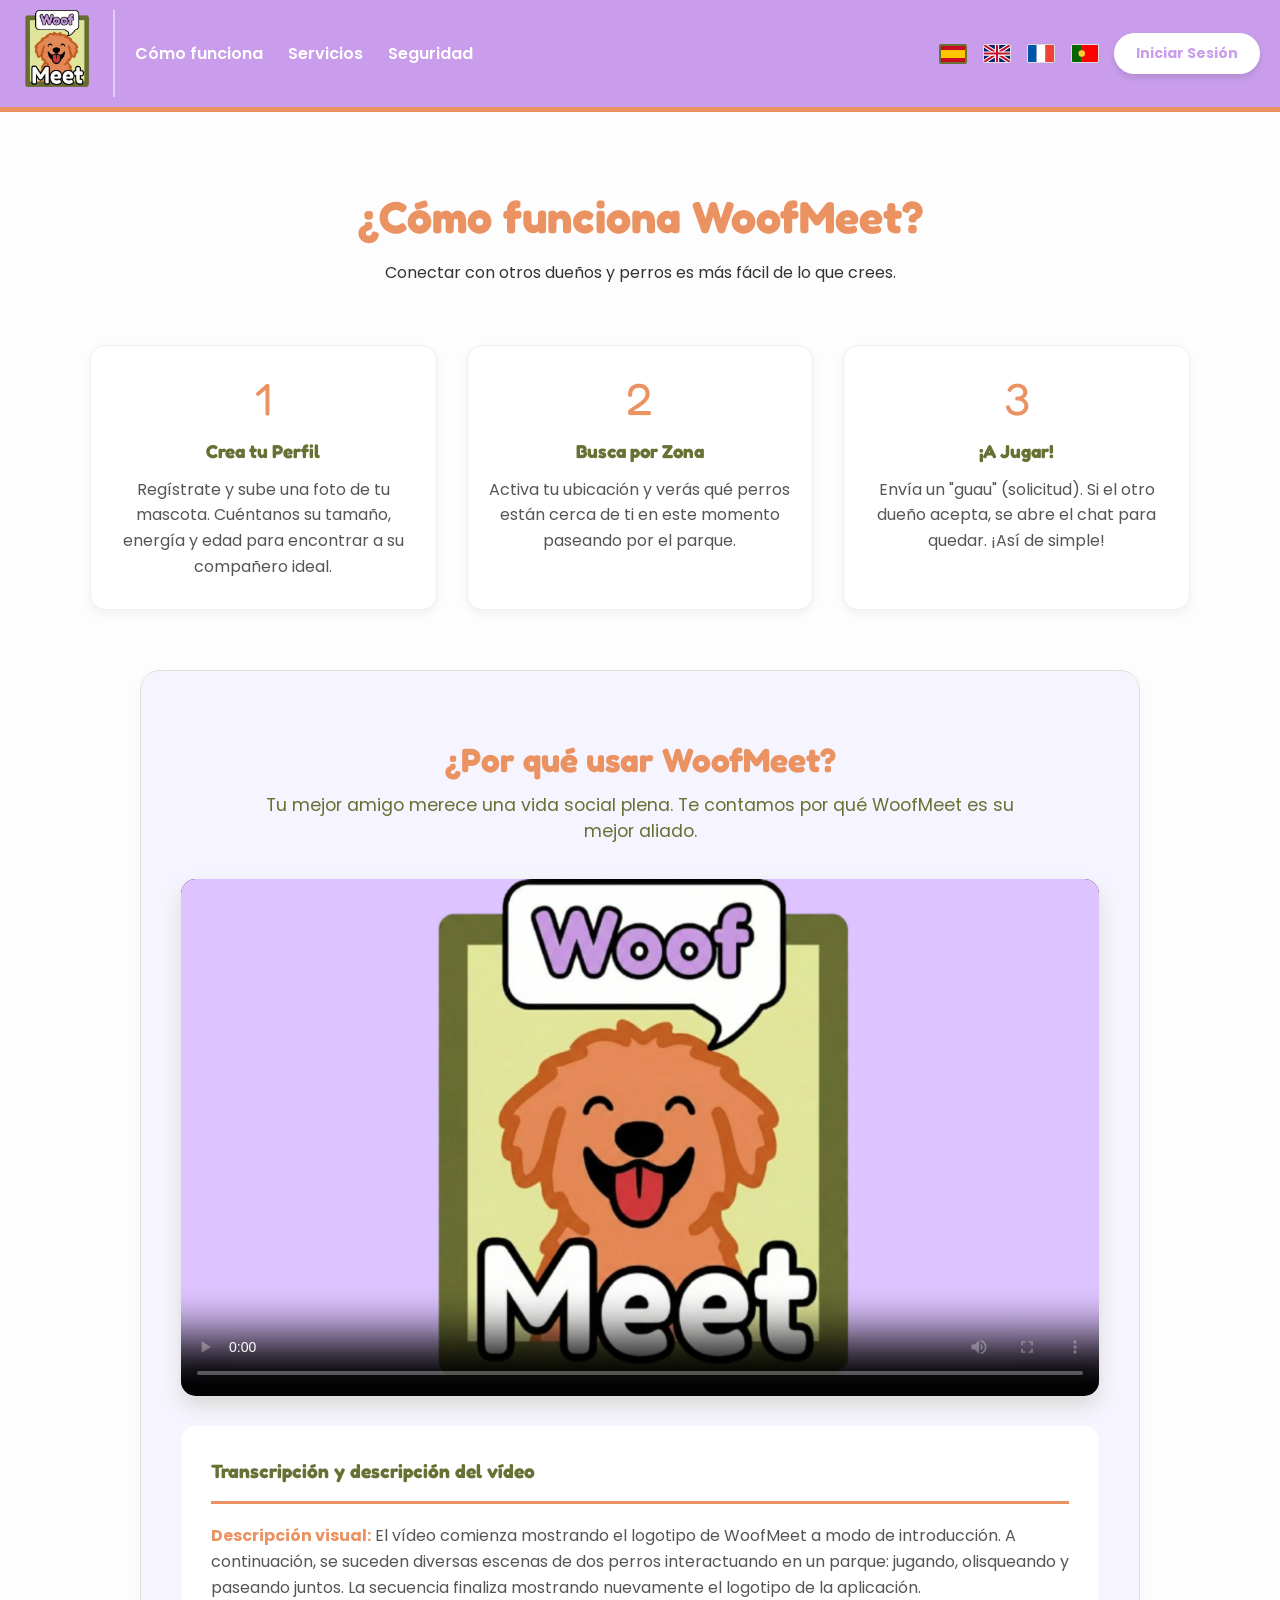
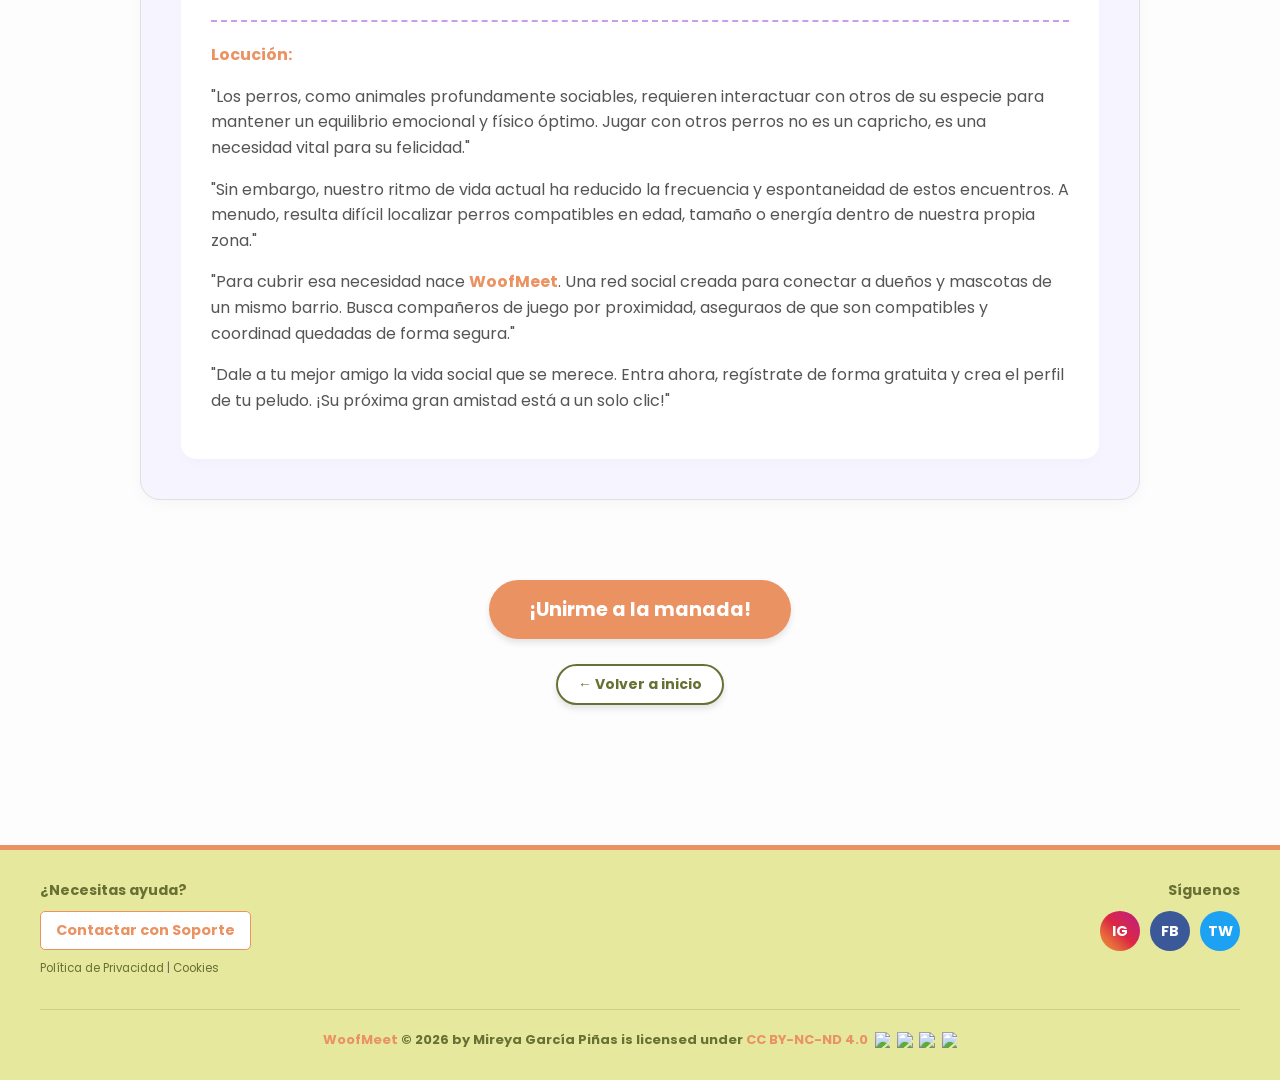
==== commit 7f694808: "código corregido y limpio" ====
--- a/como-funciona.html
+++ b/como-funciona.html
@@ -5,91 +5,105 @@
     <meta charset="UTF-8">
     <meta name="viewport" content="width=device-width, initial-scale=1.0">
     <title>WoofMeet - Cómo funciona</title>
+    <link rel="icon" type="image/svg+xml" href="img/favicon.svg">
     <link rel="stylesheet" href="estilos.css">
-    <link href="https://fonts.googleapis.com/css2?family=Fredoka+One&family=Poppins:wght@300;400;600&display=swap"rel="stylesheet">
+    <link href="https://fonts.googleapis.com/css2?family=Fredoka+One&family=Poppins:wght@300;400;600&display=swap"
+        rel="stylesheet">
 </head>
 
 <body>
 
     <header class="cabecera-principal">
-    <div class="contenedor-logo">
-        <a href="index.html" aria-label="Volver a la página de inicio de WoofMeet">
-            <img src="img/logo.png" alt="Logotipo de WoofMeet">
-        </a>
-    </div>
+        <div class="contenedor-logo">
+            <a href="index.html" aria-label="Volver a la página de inicio de WoofMeet">
+                <img src="img/logo.png" alt="Logotipo de WoofMeet" width="80" height="80">
+            </a>
+        </div>
 
-    <input type="checkbox" id="menu-toggle" class="checkbox-oculto" aria-label="Abrir o cerrar menú de navegación móvil">
-    <label for="menu-toggle" class="icono-hamburguesa" aria-hidden="true">
-        <span></span>
-        <span></span>
-        <span></span>
-    </label>
+        <input type="checkbox" id="menu-toggle" class="checkbox-oculto"
+            aria-label="Abrir o cerrar menú de navegación móvil">
+        <label for="menu-toggle" class="icono-hamburguesa">
+            <span class="texto-oculto">Abrir menú</span>
+            <span aria-hidden="true"></span>
+            <span aria-hidden="true"></span>
+            <span aria-hidden="true"></span>
+        </label>
 
-    <div class="contenedor-menu-derecha">
-        <nav class="menu-navegacion" aria-label="Navegación principal">
-            <ul role="menubar">
-                <li role="none"><a href="como-funciona.html" role="menuitem">Cómo funciona</a></li>
-                <li role="none"><a href="servicios.html" role="menuitem">Servicios</a></li>
-                <li role="none"><a href="seguridad.html" role="menuitem">Seguridad</a></li>
-            </ul>
-        </nav>
+        <div class="contenedor-menu-derecha">
+            <nav class="menu-navegacion" aria-label="Navegación principal">
+                <ul role="menubar">
+                    <li role="none"><a href="como-funciona.html" role="menuitem">Cómo funciona</a></li>
+                    <li role="none"><a href="servicios.html" role="menuitem">Servicios</a></li>
+                    <li role="none"><a href="seguridad.html" role="menuitem">Seguridad</a></li>
+                </ul>
+            </nav>
 
-        <div class="zona-derecha">
-            <div class="contenedor-idiomas" role="group" aria-label="Selector de idiomas">
-                <a href="#" class="enlace-idioma activo" aria-label="Idioma actual: Español" title="Español">
-                    <img src="./img/banderas/es.svg" alt="Bandera de España" class="icono-bandera">
-                </a>
-                <a href="#" class="enlace-idioma" aria-label="Cambiar idioma a Inglés" title="Inglés">
-                    <img src="./img/banderas/en.svg" alt="Bandera de Reino Unido" class="icono-bandera">
-                </a>
-                <a href="#" class="enlace-idioma" aria-label="Cambiar idioma a Francés" title="Francés">
-                    <img src="./img/banderas/fr.svg" alt="Bandera de Francia" class="icono-bandera">
-                </a>
-                <a href="#" class="enlace-idioma" aria-label="Cambiar idioma a Portugués" title="Portugués">
-                    <img src="./img/banderas/pt.svg" alt="Bandera de Portugal" class="icono-bandera">
-                </a>
+            <div class="zona-derecha">
+                <div class="contenedor-idiomas" role="group" aria-label="Selector de idiomas">
+                    <a href="#" class="enlace-idioma activo" aria-label="Idioma actual: Español" title="Español">
+                        <img src="./img/banderas/es.svg" alt="Bandera de España" class="icono-bandera" width="28"
+                            height="20" loading="lazy">
+                    </a>
+                    <a href="#" class="enlace-idioma" aria-label="Cambiar idioma a Inglés" title="Inglés">
+                        <img src="./img/banderas/en.svg" alt="Bandera de Reino Unido" class="icono-bandera" width="28"
+                            height="20" loading="lazy">
+                    </a>
+                    <a href="#" class="enlace-idioma" aria-label="Cambiar idioma a Francés" title="Francés">
+                        <img src="./img/banderas/fr.svg" alt="Bandera de Francia" class="icono-bandera" width="28"
+                            height="20" loading="lazy">
+                    </a>
+                    <a href="#" class="enlace-idioma" aria-label="Cambiar idioma a Portugués" title="Portugués">
+                        <img src="./img/banderas/pt.svg" alt="Bandera de Portugal" class="icono-bandera" width="28"
+                            height="20" loading="lazy">
+                    </a>
+                </div>
+                <a href="login.html" class="btn-login-header"
+                    aria-label="Acceder al formulario de inicio de sesión">Iniciar Sesión</a>
             </div>
-            <a href="login.html" class="btn-header-verde" aria-label="Acceder al formulario de inicio de sesión">Iniciar Sesión</a>
         </div>
-    </div>
-</header>
+    </header>
 
     <main id="contenido-principal" aria-label="Instrucciones de uso de WoofMeet">
-    
-    <section class="page-header" aria-labelledby="titulo-como-funciona">
-        <h1 class="encabezado-seccion">¿Cómo funciona WoofMeet?</h1>
-        <p>Conectar con otros dueños y perros es más fácil de lo que crees.</p>
-    </section>
 
-    <section class="info-seccion" aria-label="Tres pasos para empezar">
-        
-        <article class="columna" aria-labelledby="paso-1">
-            <span class="numero-paso" aria-hidden="true">1</span>
-            <h3 id="paso-1">Crea tu Perfil</h3>
-            <p>Regístrate y sube una foto de tu mascota. Cuéntanos su tamaño, energía y edad para encontrar a su compañero ideal.</p>
-        </article>
-        
-        <article class="columna" aria-labelledby="paso-2">
-            <span class="numero-paso" aria-hidden="true">2</span>
-            <h3 id="paso-2">Busca por Zona</h3>
-            <p>Activa tu ubicación y verás qué perros están cerca de ti en este momento paseando por el parque.</p>
-        </article>
-        
-        <article class="columna" aria-labelledby="paso-3">
-            <span class="numero-paso" aria-hidden="true">3</span>
-            <h3 id="paso-3">¡A Jugar!</h3>
-            <p>Envía un "guau" (solicitud). Si el otro dueño acepta, se abre el chat para quedar. ¡Así de simple!</p>
-        </article>
+        <!-- Explica el flujo básico de uso mediante tres pasos consecutivos -->
+        <section class="page-header" aria-labelledby="titulo-como-funciona">
+            <h1 id="titulo-como-funciona">¿Cómo funciona WoofMeet?</h1>
+            <p>Conectar con otros dueños y perros es más fácil de lo que crees.</p>
+        </section>
 
-    </section>
+        <!-- Secuencia operativa que guía al usuario desde el registro hasta la interacción -->
+        <section class="info-seccion" aria-label="Tres pasos para empezar">
 
-<!-- Sección del Vídeo: Por qué usar WoofMeet -->
+            <article class="columna" aria-labelledby="paso-1">
+                <span class="numero-paso" aria-hidden="true">1</span>
+                <h3 id="paso-1">Crea tu Perfil</h3>
+                <p>Regístrate y sube una foto de tu mascota. Cuéntanos su tamaño, energía y edad para encontrar a su
+                    compañero ideal.</p>
+            </article>
+
+            <article class="columna" aria-labelledby="paso-2">
+                <span class="numero-paso" aria-hidden="true">2</span>
+                <h3 id="paso-2">Busca por Zona</h3>
+                <p>Activa tu ubicación y verás qué perros están cerca de ti en este momento paseando por el parque.</p>
+            </article>
+
+            <article class="columna" aria-labelledby="paso-3">
+                <span class="numero-paso" aria-hidden="true">3</span>
+                <h3 id="paso-3">¡A Jugar!</h3>
+                <p>Envía un "guau" (solicitud). Si el otro dueño acepta, se abre el chat para quedar. ¡Así de simple!
+                </p>
+            </article>
+
+        </section>
+
+        <!-- Sección del vídeo explicativo sobre el uso de WoofMeet -->
         <section class="contenedor-tutorial" aria-labelledby="titulo-video">
             <div class="encabezado-seccion">
                 <h2 id="titulo-video">¿Por qué usar WoofMeet?</h2>
                 <p>Tu mejor amigo merece una vida social plena. Te contamos por qué WoofMeet es su mejor aliado.</p>
             </div>
-            
+
+            <!-- Vídeo informativo que refuerza el mensaje principal con soporte audiovisual -->
             <div class="video-wrapper">
                 <video controls poster="img/portada-video.png" aria-describedby="transcripcion-texto">
                     <source src="videos/informacion-woofmeet.mp4" type="video/mp4">
@@ -97,56 +111,80 @@
                 </video>
             </div>
 
+            <!-- Transcripción accesible para usuarios que no pueden ver o reproducir el vídeo -->
             <div id="transcripcion-texto" class="transcripcion-box">
                 <h3>Transcripción y descripción del vídeo</h3>
-                <p><strong>Descripción visual:</strong> El vídeo comienza mostrando el logotipo de WoofMeet a modo de introducción. A continuación, se suceden diversas escenas de dos perros interactuando en un parque: jugando, olisqueando y paseando juntos. La secuencia finaliza mostrando nuevamente el logotipo de la aplicación.</p>
-                
+                <p><strong>Descripción visual:</strong> El vídeo comienza mostrando el logotipo de WoofMeet a modo de
+                    introducción. A continuación, se suceden diversas escenas de dos perros interactuando en un parque:
+                    jugando, olisqueando y paseando juntos. La secuencia finaliza mostrando nuevamente el logotipo de la
+                    aplicación.</p>
+
                 <hr class="separador-transcripcion">
 
                 <p><strong>Locución:</strong></p>
-                <p>"Los perros, como animales profundamente sociables, requieren interactuar con otros de su especie para mantener un equilibrio emocional y físico óptimo. Jugar con otros perros no es un capricho, es una necesidad vital para su felicidad."</p>
-                <p>"Sin embargo, nuestro ritmo de vida actual ha reducido la frecuencia y espontaneidad de estos encuentros. A menudo, resulta difícil localizar perros compatibles en edad, tamaño o energía dentro de nuestra propia zona."</p>
-                <p>"Para cubrir esa necesidad nace <strong>WoofMeet</strong>. Una red social creada para conectar a dueños y mascotas de un mismo barrio. Busca compañeros de juego por proximidad, aseguraos de que son compatibles y coordinad quedadas de forma segura."</p>
-                <p>"Dale a tu mejor amigo la vida social que se merece. Entra ahora, regístrate de forma gratuita y crea el perfil de tu peludo. ¡Su próxima gran amistad está a un solo clic!"</p>
+                <p>"Los perros, como animales profundamente sociables, requieren interactuar con otros de su especie
+                    para mantener un equilibrio emocional y físico óptimo. Jugar con otros perros no es un capricho, es
+                    una necesidad vital para su felicidad."</p>
+                <p>"Sin embargo, nuestro ritmo de vida actual ha reducido la frecuencia y espontaneidad de estos
+                    encuentros. A menudo, resulta difícil localizar perros compatibles en edad, tamaño o energía dentro
+                    de nuestra propia zona."</p>
+                <p>"Para cubrir esa necesidad nace <strong>WoofMeet</strong>. Una red social creada para conectar a
+                    dueños y mascotas de un mismo barrio. Busca compañeros de juego por proximidad, aseguraos de que son
+                    compatibles y coordinad quedadas de forma segura."</p>
+                <p>"Dale a tu mejor amigo la vida social que se merece. Entra ahora, regístrate de forma gratuita y crea
+                    el perfil de tu peludo. ¡Su próxima gran amistad está a un solo clic!"</p>
             </div>
         </section>
 
-<div class="cta-final-limpio">
-    <a href="registro.html" class="btn-grande">¡Unirme a la manada!</a>
-</div>
+        <div class="acciones-finales">
+            <a href="registro.html" class="btn-grande"
+                aria-label="Ir al formulario de registro para crear una cuenta gratuita">¡Unirme a la manada!</a>
 
-</main>
+            <nav aria-label="Navegación de retorno">
+                <a href="index.html" class="btn-volver-verde" aria-label="Volver a la página de inicio de WoofMeet">←
+                    Volver a inicio</a>
+            </nav>
+        </div>
+
+    </main>
 
     <footer class="footer-principal" aria-label="Pie de página">
-    <div class="footer-contenido">
-        <div class="footer-left">
-            <h4>¿Necesitas ayuda?</h4>
-            <a href="contacto.html" class="enlace-contacto" aria-label="Contactar con el equipo de soporte">Contactar con Soporte</a>
-            <p class="legales">
-                <a href="privacidad.html" aria-label="Leer Política de Privacidad">Política de Privacidad</a> | 
-                <a href="cookies.html" aria-label="Leer Política de Cookies">Cookies</a>
-            </p>
+        <div class="footer-contenido">
+            <div class="footer-left">
+                <h4>¿Necesitas ayuda?</h4>
+                <a href="contacto.html" class="enlace-contacto"
+                    aria-label="Contactar con el equipo de soporte">Contactar con Soporte</a>
+                <p class="legales">
+                    <a href="#" aria-label="Leer Política de Privacidad">Política de Privacidad</a> |
+                    <a href="#" aria-label="Leer Política de Cookies">Cookies</a>
+                </p>
+            </div>
+
+            <div class="footer-right">
+                <h4>Síguenos</h4>
+                <div class="social-icons" aria-label="Redes sociales de WoofMeet">
+                    <a href="#" class="social-btn instagram" aria-label="Visitar nuestro perfil de Instagram">IG</a>
+                    <a href="#" class="social-btn facebook" aria-label="Visitar nuestra página de Facebook">FB</a>
+                    <a href="#" class="social-btn twitter" aria-label="Visitar nuestro perfil de Twitter">TW</a>
+                </div>
+            </div>
         </div>
 
-        <div class="footer-right">
-            <h4>Síguenos</h4>
-            <div class="social-icons" aria-label="Redes sociales de WoofMeet">
-                <a href="#" class="social-btn instagram" aria-label="Visitar nuestro perfil de Instagram">IG</a>
-                <a href="#" class="social-btn facebook" aria-label="Visitar nuestra página de Facebook">FB</a>
-                <a href="#" class="social-btn twitter" aria-label="Visitar nuestro perfil de Twitter">TW</a>
-            </div>
+        <div class="copyright">
+            <a href="index.html">WoofMeet</a> © 2026 by
+            Mireya García Piñas is licensed under
+            <a href="https://creativecommons.org/licenses/by-nc-nd/4.0/" target="_blank" rel="noopener noreferrer">CC
+                BY-NC-ND 4.0</a>
+            <img src="https://mirrors.creativecommons.org/presskit/icons/cc.svg" alt="Creative Commons" class="icono-cc"
+                width="20" height="20" loading="lazy">
+            <img src="https://mirrors.creativecommons.org/presskit/icons/by.svg" alt="Atribución" class="icono-cc"
+                width="20" height="20" loading="lazy">
+            <img src="https://mirrors.creativecommons.org/presskit/icons/nc.svg" alt="No Comercial" class="icono-cc"
+                width="20" height="20" loading="lazy">
+            <img src="https://mirrors.creativecommons.org/presskit/icons/nd.svg" alt="Sin Derivadas" class="icono-cc"
+                width="20" height="20" loading="lazy">
         </div>
-    </div>
-    
-    <div class="copyright">
-        <a href="https://woofmeet.wuaze.com/" target="_blank" rel="noopener noreferrer">WoofMeet</a> © 2026 by Mireya García Piñas is licensed under
-        <a href="https://creativecommons.org/licenses/by-nc-nd/4.0/" target="_blank" rel="noopener noreferrer">CC BY-NC-ND 4.0</a>
-        <img src="https://mirrors.creativecommons.org/presskit/icons/cc.svg" alt="Creative Commons" class="icono-cc">
-        <img src="https://mirrors.creativecommons.org/presskit/icons/by.svg" alt="Atribución" class="icono-cc">
-        <img src="https://mirrors.creativecommons.org/presskit/icons/nc.svg" alt="No Comercial" class="icono-cc">
-        <img src="https://mirrors.creativecommons.org/presskit/icons/nd.svg" alt="Sin Derivadas" class="icono-cc">
-    </div>
-</footer>
+    </footer>
 </body>
 
 </html>
--- a/estilos.css
+++ b/estilos.css
@@ -1,21 +1,27 @@
 /* =========================================
    1. ESTILOS GENERALES Y RESET
    ========================================= */
-/* Esto es VITAL para que los paddings no rompan el responsive */
+/* Evita que el padding altere el cálculo de los anchos. */
 *,
 *::before,
 *::after {
     box-sizing: border-box;
 }
 
+/* Base tipográfica y colores generales de toda la página. */
 body {
     margin: 0;
     padding: 0;
     font-family: 'Poppins', sans-serif;
     background-color: #fdfdfd;
     color: #333;
-}
-
+    /* Configuración para el Sticky Footer */
+    display: flex;
+    flex-direction: column;
+    min-height: 100vh;
+}
+
+/* Jerarquía tipográfica principal para titulares de contenido. */
 h1,
 h2,
 h3 {
@@ -36,13 +42,26 @@
     flex-wrap: nowrap;
 }
 
-/* Ocultar elementos de móvil en la vista de PC */
+/* Oculta los controles móviles en pantallas de escritorio. */
 .checkbox-oculto,
 .icono-hamburguesa {
     display: none;
 }
 
-/* Espacio entre el logo y el menú */
+/* Clase de utilidad para accesibilidad: oculta texto visualmente pero lo lee el lector de pantalla */
+.texto-oculto {
+    position: absolute;
+    width: 1px;
+    height: 1px;
+    padding: 0;
+    margin: -1px;
+    overflow: hidden;
+    clip: rect(0, 0, 0, 0);
+    white-space: nowrap;
+    border: 0;
+}
+
+/* Separación visual entre el logotipo y la navegación. */
 .contenedor-logo {
     display: flex;
     align-items: center;
@@ -57,6 +76,7 @@
     object-fit: contain;
 }
 
+/* Bloque que agrupa navegación, idioma y acceso de usuario. */
 .contenedor-menu-derecha {
     display: flex;
     justify-content: space-between;
@@ -64,6 +84,7 @@
     flex-grow: 1;
 }
 
+/* Lista principal de navegación del sitio. */
 .menu-navegacion ul {
     margin: 0;
     padding: 0;
@@ -72,19 +93,36 @@
     gap: 25px;
 }
 
+/* Enlaces del menú superior, pensados para la navegación global. */
 .menu-navegacion a {
     text-decoration: none;
     font-size: 16px;
     font-weight: 600;
     color: #fff;
-    transition: all 0.3s;
+    position: relative;
+    transition: color 0.3s;
+}
+
+.menu-navegacion a::after {
+    content: '';
+    position: absolute;
+    width: 0;
+    height: 3px;
+    bottom: -5px;
+    left: 0;
+    background-color: #687034;
+    transition: width 0.3s ease;
 }
 
 .menu-navegacion a:hover {
     color: #687034;
-    text-decoration: underline;
-}
-
+}
+
+.menu-navegacion a:hover::after {
+    width: 100%;
+}
+
+/* Estado visual del enlace activo en la navegación superior. */
 .menu-navegacion a.activo {
     color: #EB9263;
     background-color: #ffffff;
@@ -93,6 +131,7 @@
     box-shadow: 0 2px 4px rgba(0, 0, 0, 0.1);
 }
 
+/* Área derecha con selector de idioma y botón de acceso. */
 .zona-derecha {
     display: flex;
     flex-direction: row;
@@ -100,11 +139,13 @@
     gap: 15px;
 }
 
+/* Agrupación visual de las banderas de idioma. */
 .contenedor-idiomas {
     display: flex;
     gap: 8px;
 }
 
+/* Enlace individual que representa cada idioma disponible. */
 .enlace-idioma {
     display: inline-block;
     margin-left: 8px;
@@ -112,6 +153,7 @@
     text-decoration: none;
 }
 
+/* Tamaño y presentación de cada bandera del selector de idioma. */
 .icono-bandera {
     width: 28px;
     height: auto;
@@ -130,43 +172,25 @@
     border: 2px solid #687034;
 }
 
-.boton-acceso {
-    display: inline-block;
-    background-color: #ffffff;
-    color: #C99DEB;
-    border: 2px solid #ffffff;
-    padding: 8px 20px;
-    font-size: 14px;
-    font-weight: bold;
-    text-decoration: none;
-    border-radius: 50px;
-    cursor: pointer;
-    box-shadow: 0 4px 6px rgba(0, 0, 0, 0.1);
-    transition: all 0.3s;
-}
-
-.boton-acceso:hover {
-    background-color: #EB9263;
-    border-color: #EB9263;
-    color: white;
-}
-
 /* =========================================
    3. ESTILOS DE BOTONES (UNIFICADOS)
    ========================================= */
 .btn-login-header,
-.btn-header-verde,
+.btn-volver-verde,
 .btn-grande {
+    /* Base común de los botones principales del sitio. */
     display: inline-block;
     font-weight: bold;
     text-decoration: none;
     border-radius: 50px;
-    cursor: pointer;
+    /* Cursor personalizado con la huella de la marca. */
+    cursor: url('img/huella.png'), pointer;
     box-shadow: 0 4px 6px rgba(0, 0, 0, 0.1);
     transition: all 0.3s;
     text-align: center;
 }
 
+/* Botón de acceso utilizado en cabeceras o formularios compactos. */
 .btn-login-header {
     background-color: #ffffff;
     color: #C99DEB;
@@ -181,7 +205,8 @@
     color: white;
 }
 
-.btn-header-verde {
+/* Botón de navegación con contraste verde sobre fondo claro. */
+.btn-volver-verde {
     background-color: #ffffff;
     color: #687034;
     border: 2px solid #687034;
@@ -189,11 +214,12 @@
     font-size: 14px;
 }
 
-.btn-header-verde:hover {
+.btn-volver-verde:hover {
     background-color: #687034;
     color: white;
 }
 
+/* Botón de llamada a la acción principal en las páginas. */
 .btn-grande {
     background-color: #EB9263;
     color: white;
@@ -208,30 +234,26 @@
     transform: scale(1.05);
 }
 
-.login-form button {
-    background-color: #eb9263;
-    color: white;
-    border: none;
-    padding: 6px 12px;
-    border-radius: 4px;
-    cursor: pointer;
-    font-weight: bold;
-    margin-left: 5px;
-    transition: background-color 0.3s;
-}
-
-.login-form button:hover {
-    background-color: #687034;
+/* Contenedor unificado para botones al final de la página */
+.acciones-finales {
+    display: flex;
+    flex-direction: column;
+    align-items: center;
+    gap: 25px;
+    margin: 40px 0 60px 0;
 }
 
 /* =========================================
    4. ESTILOS DE CONTENIDO Y PÁGINAS (MAIN)
    ========================================= */
+/* Contenedor general del contenido principal de cada página. */
 main {
     padding: 40px 20px;
     text-align: center;
-}
-
+    flex: 1;
+}
+
+/* Titular principal del bloque hero de la portada. */
 .hero h1 {
     color: #C99DEB;
     font-size: 3.5em;
@@ -247,6 +269,7 @@
 }
 
 
+/* Bloque que centra la imagen principal de la portada. */
 .imagen-central {
     margin: 40px auto;
     width: 90%;
@@ -254,6 +277,7 @@
     height: auto;
 }
 
+/* Imagen destacada de la página de inicio. */
 .imagen-central img {
     width: 100%;
     height: auto;
@@ -261,6 +285,7 @@
     box-shadow: 0 10px 20px rgba(104, 112, 52, 0.2);
 }
 
+/* Rejilla que organiza las tarjetas informativas de la web. */
 .info-seccion {
     margin: 60px auto;
     max-width: 1100px;
@@ -276,17 +301,12 @@
     line-height: 1;
 }
 
-.cta-final-limpio {
-    text-align: center;
-    margin: 40px 0 80px 0;
-}
-
+/* Tarjeta base usada para resumir servicios, pasos o ventajas. */
 .columna {
     background-color: #fff;
     padding: 30px 20px;
     border-radius: 15px;
     box-shadow: 0 4px 10px rgba(0, 0, 0, 0.05);
-    /* Le damos estilo de tarjeta */
     border: 1px solid #f0f0f0;
     text-align: center;
 }
@@ -296,13 +316,14 @@
     margin-bottom: 15px;
 }
 
+/* Texto descriptivo de cada tarjeta o bloque informativo. */
 .columna p {
     color: #555;
     line-height: 1.6;
     margin: 0;
 }
 
-/* Estilo para los números gigantes de los pasos */
+/* Formato del indicador numérico de los pasos. */
 .numero-paso {
     display: block;
     font-family: 'Fredoka One', cursive;
@@ -312,23 +333,13 @@
     line-height: 1;
 }
 
-.destacado-final {
-    text-align: center;
-    margin-top: 40px;
-    margin-bottom: 40px;
-}
-
-.destacado-final .btn-grande {
-    display: inline-block;
-    margin-top: 25px;
-}
-
+/* Carrusel de opiniones. */
 .opiniones {
     background-color: #f6f5ff;
-    padding: 40px;
+    padding: 50px 20px;
     border-radius: 20px;
-    margin: 0 auto;
-    width: 80%;
+    margin: 40px auto;
+    width: 90%;
     max-width: 1000px;
     border: 1px solid #e0e0e0;
 }
@@ -339,59 +350,85 @@
     margin-bottom: 30px;
 }
 
-.contenedor-opiniones {
-    display: flex;
-    justify-content: center;
-    gap: 30px;
-    flex-wrap: wrap;
-}
-
+/* Tarjeta que contiene una opinión individual del carrusel. */
 .opinion {
-    flex: 1;
-    min-width: 250px;
-    max-width: 350px;
     background-color: white;
-    padding: 25px;
-    border-radius: 10px;
-    box-shadow: 0 4px 8px rgba(0, 0, 0, 0.05);
+    padding: 30px;
+    border-radius: 15px;
+    box-shadow: 0 8px 15px rgba(0, 0, 0, 0.05);
     text-align: left;
-    display: flex;
-    flex-direction: column;
-    justify-content: space-between;
-}
-
-.opinion p {
-    margin-top: 0;
-    font-style: italic;
-    color: #444;
-    line-height: 1.5;
-}
-
-.opinion span {
-    display: block;
-    margin-top: 15px;
+    max-width: 500px;
+    margin: 0 auto;
+}
+
+/* Alineación del avatar y el nombre en la cabecera de la reseña. */
+.cabecera-perfil {
+    display: flex;
+    align-items: center;
+    gap: 15px;
+    margin-bottom: 15px;
+    border-bottom: 1px solid #eee;
+    padding-bottom: 15px;
+}
+
+/* Fotografía de perfil mostrada dentro de cada reseña. */
+.foto-perfil {
+    width: 70px;
+    height: 70px;
+    border-radius: 50%;
+    object-fit: cover;
+    border: 3px solid #EB9263;
+}
+
+.nombre-opinion {
     color: #EB9263;
     font-weight: bold;
-    font-size: 0.9em;
-    text-align: right;
+    font-size: 1.1em;
+    font-family: 'Fredoka One', cursive;
+}
+
+/* Valoración en estrellas dentro de las tarjetas de opinión */
+.valoracion {
+    display: block;
+    margin-top: 8px;
+    color: #f5c518;
+    /* color dorado para las estrellas */
+    font-size: 0.95rem;
+    letter-spacing: 1px;
+}
+
+.valoracion .estrella {
+    display: inline-block;
+    font-size: 1.05rem;
+    line-height: 1;
+    text-shadow: 0 1px 0 rgba(0, 0, 0, 0.06);
+}
+
+/* Texto final del testimonio en formato de cita visual. */
+.opinion p {
+    margin: 0;
+    font-style: italic;
+    color: #555;
+    line-height: 1.6;
+    font-size: 1.05rem;
 }
 
 .caja-destacada {
     background-color: #f6f5ff;
-    /* Lila muy clarito de fondo */
+    /* Fondo lila suave para destacar la sección. */
     border: 2px dashed #C99DEB;
-    /* Borde morado para dar contraste */
+    /* Borde discontinuo para reforzar el bloque destacado. */
     border-radius: 25px;
     padding: 50px 30px;
     margin: 80px auto 40px auto;
     max-width: 900px;
     box-shadow: 0 10px 20px rgba(201, 157, 235, 0.15);
-    /* Sombra morada sutil */
+    /* Sombra suave para separar visualmente la tarjeta. */
 }
 
 .caja-destacada .encabezado-seccion {
     margin-bottom: 20px;
-    /* Reducimos el margen interno del título */
+    /* Ajuste del espaciado del encabezado interno. */
 }
 
 .texto-informativo {
@@ -402,6 +439,7 @@
     font-size: 1.05rem;
 }
 
+/* Bloque lila que agrupa contenidos destacados y de explicación técnica. */
 .contenedor-fondo-lila {
     background-color: #f6f5ff;
     border-radius: 30px;
@@ -411,52 +449,51 @@
     border: 2px dashed #C99DEB;
 }
 
-/* Quitamos el margen extra del grid cuando está dentro del fondo lila */
+/* Elimina el margen extra del grid dentro del bloque lila. */
 .contenedor-fondo-lila .info-seccion {
     margin-top: 10px;
     margin-bottom: 10px;
 }
 
-/* --- 1. TÍTULOS PRINCIPALES DE PÁGINA (H1) --- */
-/* Afecta a los H1 de todas las páginas (Index, Contacto, Registro) */
+/* Encabezados principales de página (H1). */
+/* Afecta a los H1 de inicio, contacto y registro. */
 .page-header h1,
 .form-card h1,
 .encabezado-seccion h1 {
     color: #EB9263;
     font-size: 2.8em;
-    /* Tamaño dominante */
+    /* Tamaño principal para mantener la jerarquía visual. */
     font-family: 'Fredoka One', cursive;
     margin-bottom: 10px;
 }
 
-/* --- 2. TÍTULOS DE SECCIÓN (H2) --- */
-/* Esta es la clase que quieres usar en todas las páginas */
+/* Encabezados de sección (H2). */
+/* Clase reutilizable para los títulos de sección de todo el sitio. */
 .encabezado-seccion {
     text-align: center;
     margin-bottom: 35px;
     grid-column: 1 / -1;
-    /* Para que ocupe todo el ancho en Grid */
+    /* Ocupa todo el ancho disponible dentro de la rejilla. */
 }
 
 .encabezado-seccion h2 {
     color: #EB9263;
     font-size: 2.1em;
-    /* NOTA: Es más pequeño que el H1 (2.8em) */
+    /* Tamaño inferior al H1 para mantener la jerarquía. */
     font-family: 'Fredoka One', cursive;
     margin-bottom: 12px;
 }
 
 .encabezado-seccion p {
     color: #687034;
-    /* Tu verde corporativo para el subtítulo */
+    /* Verde corporativo para el texto descriptivo. */
     font-size: 1.1rem;
     max-width: 800px;
     margin: 0 auto;
 }
 
-/* =========================================
-   ARREGLO DEL VIDEO Y TRANSCRIPCIÓN
-   ========================================= */
+/* Sección del vídeo y su transcripción. */
+/* Bloque que reúne el vídeo explicativo y su texto asociado. */
 .contenedor-tutorial {
     max-width: 1000px;
     margin: 60px auto;
@@ -486,6 +523,7 @@
     object-fit: cover;
 }
 
+/* Caja que contiene la explicación escrita del contenido audiovisual. */
 .transcripcion-box {
     margin-top: 30px;
     padding: 30px;
@@ -516,9 +554,44 @@
     color: #EB9263;
 }
 
+/* Estilos para la tabla de servicios */
+.tabla-accesible {
+    width: 100%;
+    border-collapse: collapse;
+    margin: 20px 0;
+    background-color: #ffffff;
+    border-radius: 10px;
+    overflow: hidden;
+    box-shadow: 0 4px 10px rgba(0, 0, 0, 0.05);
+}
+
+.tabla-accesible th,
+.tabla-accesible td {
+    padding: 15px;
+    text-align: left;
+    border-bottom: 1px solid #f0f0f0;
+}
+
+.tabla-accesible th {
+    background-color: #687034;
+    color: #ffffff;
+    font-family: 'Fredoka One', cursive;
+    font-weight: normal;
+}
+
+.tabla-accesible tr:hover {
+    background-color: #f6f5ff;
+}
+
+/* Elimina el subrayado punteado por defecto de las abreviaturas en la tabla */
+.tabla-accesible abbr {
+    text-decoration: none;
+}
+
 /* =========================================
    5. FOOTER (FLEXBOX)
    ========================================= */
+/* Pie de página de la web, con ayuda, enlaces legales y redes sociales. */
 .footer-principal {
     background-color: #e5e89d;
     padding: 30px 40px;
@@ -535,16 +608,18 @@
     margin-bottom: 20px;
 }
 
+/* Títulos secundarios utilizados dentro del pie de página. */
 .footer-principal h4 {
     margin: 0 0 10px 0;
     color: #687034;
 }
 
+/* Columna izquierda del footer, centrada en ayuda y enlaces legales. */
 .footer-left {
     text-align: left;
 }
 
-/* Tarjeta contenedora exclusiva para el Login */
+/* Tarjeta principal del formulario de acceso. */
 .form-card {
     background: #fff;
     padding: 40px;
@@ -555,7 +630,12 @@
     border: 1px solid #eee;
 }
 
-/* Uso de Flexbox para estructurar todos los formularios de la web */
+/* Corrección para cuando los botones finales están dentro de la tarjeta de formulario */
+.form-card .acciones-finales {
+    margin: 20px 0 0 0;
+}
+
+/* Estructura flexible común para los formularios de la web. */
 .formulario-contacto {
     max-width: 600px;
     margin: 0 auto;
@@ -563,21 +643,23 @@
     display: flex;
     flex-direction: column;
     gap: 20px;
-    /* Crea un espacio entre campos */
-}
-
-/* Flexbox interno para que la etiqueta y el input se alineen */
+    /* Separación vertical entre campos. */
+}
+
+/* Contenedor flexible para alinear etiqueta y campo. */
 .campo-form {
     display: flex;
     flex-direction: column;
     gap: 8px;
 }
 
+/* Etiquetas descriptivas de cada campo del formulario. */
 .campo-form label {
     font-weight: bold;
     color: #687034;
 }
 
+/* Entradas de texto y áreas de texto reutilizadas en toda la web. */
 .campo-form input,
 .campo-form textarea {
     width: 100%;
@@ -595,12 +677,14 @@
     background-color: #fffdf9;
 }
 
+/* Botón de envío en formularios con ancho completo. */
 .btn-formulario {
     width: 100%;
     border-radius: 8px;
     margin-top: 10px;
 }
 
+/* Enlace de apoyo para derivar al registro o al acceso. */
 .enlace-registro {
     margin-top: 25px;
     font-size: 0.95em;
@@ -618,6 +702,7 @@
     text-decoration: underline;
 }
 
+/* Botón secundario utilizado para redirigir al formulario de contacto. */
 .enlace-contacto {
     display: inline-block;
     background-color: #fff;
@@ -635,6 +720,7 @@
     color: white;
 }
 
+/* Texto legal y de privacidad situado en el área inferior del footer. */
 .legales {
     font-size: 0.8em;
     color: #666;
@@ -655,12 +741,14 @@
     text-align: right;
 }
 
+/* Grupo de iconos para enlazar a redes sociales. */
 .social-icons {
     display: flex;
     gap: 10px;
     justify-content: flex-end;
 }
 
+/* Botón circular genérico para redes sociales. */
 .social-btn {
     display: flex;
     align-items: center;
@@ -679,6 +767,7 @@
     color: white;
 }
 
+/* Variantes cromáticas de cada red social. */
 .instagram {
     background: linear-gradient(45deg, #f09433, #e6683c, #dc2743, #cc2366, #bc1888);
 }
@@ -691,9 +780,8 @@
     background-color: #1da1f2;
 }
 
-/* =========================================
-   ARREGLO DE LOS ENLACES DEL COPYRIGHT
-   ========================================= */
+/* Enlaces de licencia y atribución del contenido. */
+/* Enlaces de licencia y atribución del contenido. */
 .copyright {
     border-top: 1px solid rgba(104, 112, 52, 0.2);
     padding-top: 20px;
@@ -714,7 +802,8 @@
     text-decoration: underline;
 }
 
-/* Para que los iconos de CC se alineen bien con el texto */
+/* Alineación de los iconos de Creative Commons con el texto. */
+/* Alineación de los iconos de Creative Commons con el texto. */
 .icono-cc {
     max-width: 1.2em;
     max-height: 1.2em;
@@ -726,6 +815,8 @@
    6. RESPONSIVE (Tablet y Móvil)
    ========================================= */
 @media (min-width: 992px) {
+
+    /* Distribución de tres columnas en pantallas grandes. */
     .contenedor-fondo-lila .info-seccion {
         grid-template-columns: repeat(3, 1fr);
     }
@@ -733,7 +824,8 @@
 
 @media (max-width: 991px) and (min-width: 768px) {
 
-    /* HEADER */
+    /* Ajustes de cabecera en tablet. */
+    /* El objetivo aquí es reducir densidad sin perder navegación. */
     .cabecera-principal {
         padding: 8px 10px;
     }
@@ -759,17 +851,24 @@
         gap: 10px;
     }
 
-    .btn-header-verde {
+    .btn-volver-verde {
         padding: 8px 15px;
         font-size: 13px;
     }
 
+    /* Ajustes del contenedor de botones finales en tablet */
+    .acciones-finales {
+        gap: 20px;
+        margin: 30px 0 40px 0;
+    }
+
+    /* Ajuste del bloque lila para que no quede demasiado compacto. */
     .contenedor-fondo-lila .info-seccion {
         margin-top: 10px;
         margin-bottom: 10px;
     }
 
-    /* PÁGINAS */
+    /* Ajustes del contenido principal en tablet. */
     .hero h1 {
         font-size: 3em;
     }
@@ -787,16 +886,25 @@
         padding: 30px 20px;
     }
 
-    /* FOOTER */
+    /* Ajustes del pie de página en tablet. */
     .footer-principal {
         padding: 20px 25px;
     }
+
+    /* Ajustes de la tabla en Tablet */
+    .tabla-accesible th,
+    .tabla-accesible td {
+        padding: 12px 10px;
+        /* Reducimos el margen para que encaje mejor */
+        font-size: 0.95rem;
+    }
 }
 
 
 @media (max-width: 767px) {
 
-    /* HEADER - MENÚ HAMBURGUESA */
+    /* Cabecera y menú hamburguesa. */
+    /* En móvil la navegación pasa a un panel desplegable. */
     .cabecera-principal {
         padding: 10px 15px;
     }
@@ -847,18 +955,50 @@
         display: flex;
     }
 
+    /* Menú principal apilado para interacción táctil. */
+    .menu-navegacion {
+        width: 100%;
+    }
+
     .menu-navegacion ul {
         flex-direction: column;
         align-items: center;
         width: 100%;
         gap: 15px;
+        padding: 20px 0;
+    }
+
+    .menu-navegacion li {
+        width: 100%;
+        display: flex;
+        justify-content: center;
     }
 
     .menu-navegacion a {
         display: block;
-        padding: 10px;
-        width: 100%;
+        width: 85%;
+        padding: 15px;
+        background-color: #ffffff;
+        color: #EB9263;
         text-align: center;
+        font-weight: bold;
+        border-radius: 15px;
+        text-decoration: none;
+        box-shadow: 0 4px 10px rgba(0, 0, 0, 0.1);
+        transition: transform 0.1s ease, background-color 0.1s ease;
+    }
+
+    /* Efecto de pulsación inmediata en el estado activo. */
+    .menu-navegacion a:active {
+        background-color: #EB9263;
+        color: #ffffff !important;
+        transform: scale(0.95);
+        box-shadow: 0 2px 5px rgba(0, 0, 0, 0.2);
+    }
+
+    /* Se elimina el subrayado decorativo de escritorio. */
+    .menu-navegacion a::after {
+        display: none;
     }
 
     .zona-derecha {
@@ -876,15 +1016,20 @@
         width: 100%;
     }
 
-    .btn-header-verde {
+    .btn-volver-verde {
         width: 80%;
         max-width: 250px;
         text-align: center;
         margin-top: 10px;
     }
 
-    /* PÁGINAS */
-
+    /* Ajustes del contenedor de botones finales en móvil */
+    .acciones-finales {
+        gap: 15px;
+        margin: 25px 0 35px 0;
+    }
+
+    /* Ajustes del contenido principal en móvil. */
     .hero h1 {
         font-size: 2.2em;
     }
@@ -899,9 +1044,10 @@
         width: 100%;
     }
 
+    /* Las tarjetas pasan a una sola columna para facilitar el scroll. */
     .info-seccion {
         grid-template-columns: 1fr;
-        /* Una sola columna que ocupa todo el ancho */
+        /* Una sola columna que ocupa todo el ancho. */
         gap: 20px;
         margin: 40px auto;
         padding: 0 10px;
@@ -913,13 +1059,13 @@
         border-radius: 15px;
     }
 
-    /* Flexbox en columna para apilar las opiniones */
-    /* --- RESPONSIVE ENCABEZADOS Y GRID --- */
+    /* Encabezados y rejilla adaptados a móvil. */
+    /* Se reescala la jerarquía tipográfica para pantallas pequeñas. */
     .encabezado-seccion {
         margin-bottom: 25px;
     }
 
-    /* H2 en móvil (el H1 es 2.2em) */
+    /* H2 en móvil con menor jerarquía que el H1. */
     .encabezado-seccion h2 {
         font-size: 1.7em;
     }
@@ -930,16 +1076,13 @@
 
     .info-seccion {
         grid-template-columns: 1fr;
-        /* Una sola columna en iPhone */
+        /* Una sola columna en pantallas pequeñas. */
         padding: 0 15px;
     }
 
+    /* Los iconos mantienen una escala equilibrada en pantallas pequeñas. */
     .icono-paso {
         font-size: 35px;
-    }
-
-    .cta-final-limpio {
-        margin: 30px 15px 60px 15px;
     }
 
     .opinion {
@@ -947,20 +1090,20 @@
         max-width: 100%;
     }
 
+    /* Encabezados de mayor peso visual en formularios y portadas. */
     .page-header h1,
     .form-card h1,
     .hero h1 {
         font-size: 2.1em;
-        /* H1 en móvil */
+        /* H1 en móvil. */
     }
 
     .encabezado-seccion h2 {
         font-size: 1.7em;
-        /* H2 en móvil siempre menor al H1 */
-    }
-
-
-    /* FORMULARIOS */
+        /* H2 en móvil siempre por debajo del H1. */
+    }
+
+    /* Ajustes de los formularios en móvil. */
     .form-card {
         padding: 30px 20px;
         border-radius: 12px;
@@ -968,26 +1111,66 @@
         border: 1px solid #e0e0e0;
     }
 
+    /* --- Ajustes de la tabla en Móvil (Estilo Tarjetas) --- */
+    .tabla-accesible {
+        background-color: transparent;
+        box-shadow: none;
+    }
+
+    .tabla-accesible th {
+        display: none;
+    }
+
+    .tabla-accesible tr {
+        display: block;
+        margin-bottom: 20px;
+        border: 1px solid #C99DEB;
+        border-radius: 12px;
+        background-color: #fff;
+        overflow: hidden;
+        box-shadow: 0 4px 10px rgba(0, 0, 0, 0.05);
+    }
+
+    .tabla-accesible tr:last-child {
+        margin-bottom: 0;
+    }
+
+    .tabla-accesible td {
+        display: block;
+        text-align: right;
+        padding: 15px;
+        padding-left: 50%;
+        position: relative;
+        font-size: 0.95rem;
+        border-bottom: 1px solid #f0f0f0;
+    }
+
+    .tabla-accesible td:last-child {
+        border-bottom: none;
+    }
+
+    .tabla-accesible td::before {
+        content: attr(data-label);
+        position: absolute;
+        left: 15px;
+        width: 45%;
+        text-align: left;
+        font-weight: bold;
+        color: #687034;
+    }
+
+    /* Ajustes específicos para el bloque de introducción de cada página. */
     .page-header {
         padding: 20px 15px;
         margin-bottom: 25px;
     }
 
-    .page-header h1 {
-        font-size: 2em;
-    }
-
-    .contenido-texto {
-        width: 100%;
-        padding: 25px 15px;
-        border-radius: 12px;
-    }
-
     .formulario-contacto {
         gap: 15px;
     }
 
-    /* VIDEO */
+    /* Ajustes del bloque de vídeo en móvil. */
+    /* El contenedor se reduce para no ocupar demasiado alto de pantalla. */
     .contenedor-tutorial {
         padding: 20px 15px;
     }
@@ -996,35 +1179,20 @@
         padding: 20px 15px;
     }
 
-    /* Aseguramos que los iconos no sean gigantes en pantallas pequeñas */
-    .icono-paso {
-        font-size: 35px;
-    }
-
-    /* Ajuste de márgenes del botón final en móvil */
-    .cta-final-limpio {
-        margin: 30px 15px 60px 15px;
-    }
-
-    .cta-final-limpio {
-        text-align: center;
-        margin: 40px 0 80px 0;
-    }
-
-    /* Ajuste de la caja lila en móvil */
+    /* Ajuste del bloque destacado en móvil. */
     .caja-destacada {
         padding: 30px 15px;
         margin: 50px 15px 30px 15px;
         border-radius: 15px;
     }
 
-
-    /* FOOTER */
+    /* Ajustes del pie de página en móvil. */
+    /* El footer se apila para mejorar la lectura y el acceso táctil. */
     .footer-principal {
         padding: 20px 15px;
     }
 
-    /* En móvil pasamos de dos columnas a una*/
+    /* En móvil se pasa de dos columnas a una sola. */
     .footer-contenido {
         flex-direction: column;
         align-items: center;
